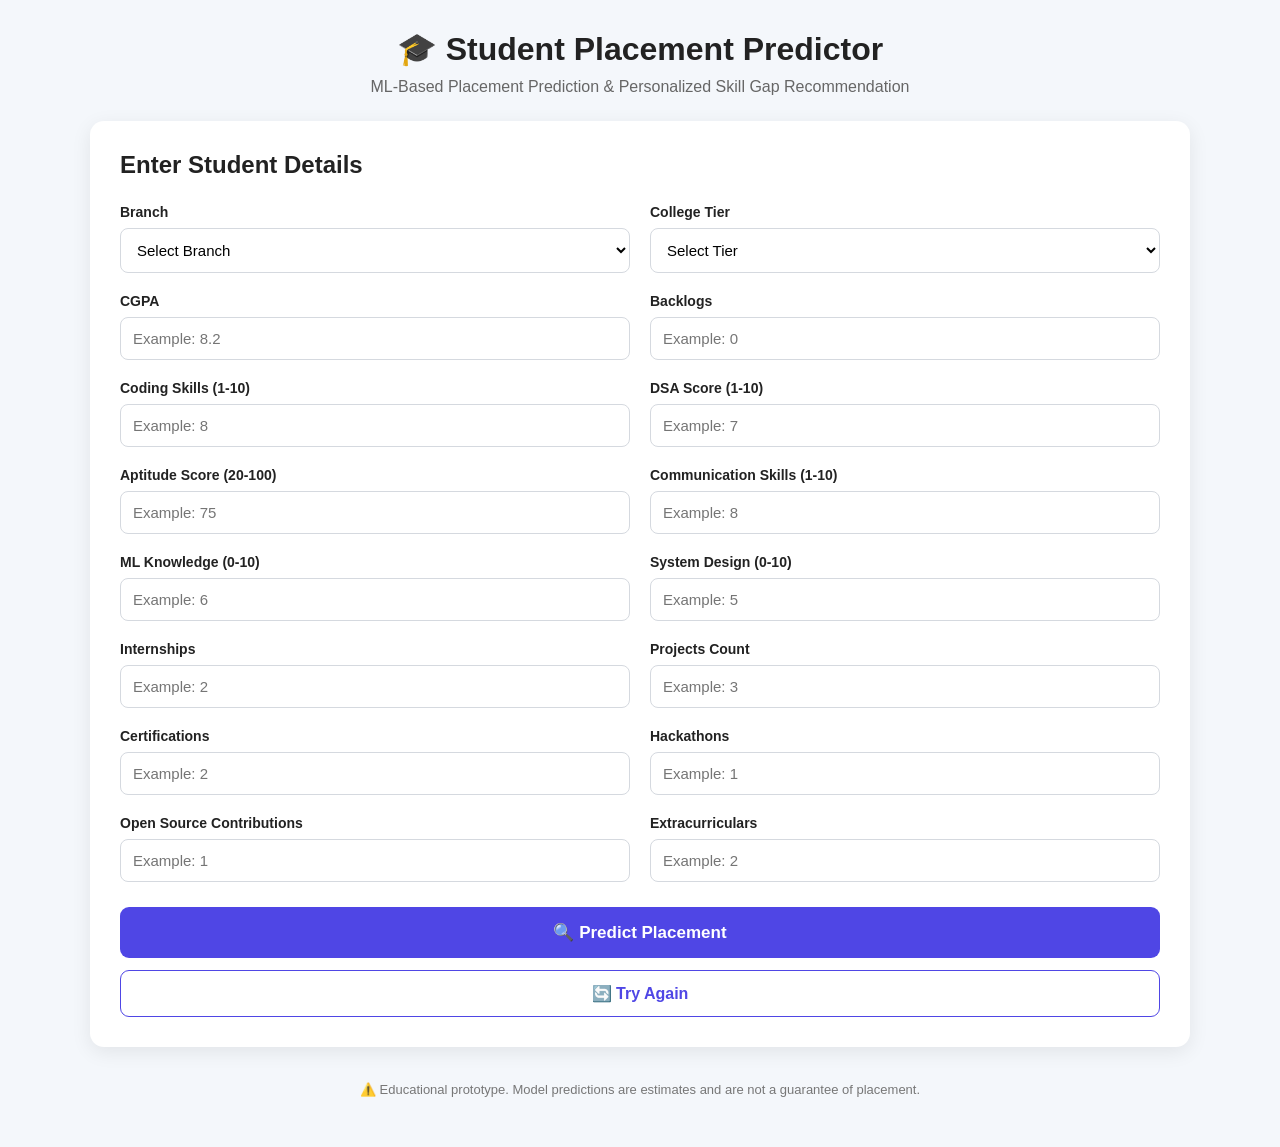
==== frontend/index.html @ 1f5d94a3 "Initial commit - Student Placement ML project" ====
<!DOCTYPE html>
<html lang="en">
<head>
    <meta charset="UTF-8">
    <meta name="viewport" content="width=device-width, initial-scale=1.0">

    <title>Student Placement Predictor</title>

    <link rel="stylesheet" href="style.css">
</head>

<body>

    <div class="container">

        <div class="header">
            <h1>🎓 Student Placement Predictor</h1>
            <p>
                ML-Based Placement Prediction & Personalized Skill Gap Recommendation
            </p>
        </div>

        <div class="card">

            <h2>Enter Student Details</h2>

            <form id="predictionForm">

                <div class="form-grid">

                    <div class="form-group">
                        <label>Branch</label>
                        <select id="branch" required>
                            <option value="">Select Branch</option>
                            <option value="CSE">CSE</option>
                            <option value="IT">IT</option>
                            <option value="ECE">ECE</option>
                            <option value="EE">EE</option>
                            <option value="ME">ME</option>
                            <option value="CE">CE</option>
                            <option value="Chemical">Chemical</option>
                        </select>
                    </div>

                    <div class="form-group">
                        <label>College Tier</label>
                        <select id="college_tier" required>
                            <option value="">Select Tier</option>
                            <option value="Tier-1">Tier-1</option>
                            <option value="Tier-2">Tier-2</option>
                            <option value="Tier-3">Tier-3</option>
                        </select>
                    </div>

                    <div class="form-group">
                        <label>CGPA</label>
                        <input type="number" id="cgpa"
                               min="0" max="10" step="0.01"
                               placeholder="Example: 8.2" required>
                    </div>

                    <div class="form-group">
                        <label>Backlogs</label>
                        <input type="number" id="backlogs"
                               min="0" step="1"
                               placeholder="Example: 0" required>
                    </div>

                    <div class="form-group">
                        <label>Coding Skills (1-10)</label>
                        <input type="number" id="coding_skills"
                               min="1" max="10" step="0.1"
                               placeholder="Example: 8" required>
                    </div>

                    <div class="form-group">
                        <label>DSA Score (1-10)</label>
                        <input type="number" id="dsa_score"
                               min="1" max="10" step="0.1"
                               placeholder="Example: 7" required>
                    </div>

                    <div class="form-group">
                        <label>Aptitude Score (20-100)</label>
                        <input type="number" id="aptitude_score"
                               min="20" max="100" step="1"
                               placeholder="Example: 75" required>
                    </div>

                    <div class="form-group">
                        <label>Communication Skills (1-10)</label>
                        <input type="number" id="communication_skills"
                               min="1" max="10" step="0.1"
                               placeholder="Example: 8" required>
                    </div>

                    <div class="form-group">
                        <label>ML Knowledge (0-10)</label>
                        <input type="number" id="ml_knowledge"
                               min="0" max="10" step="0.1"
                               placeholder="Example: 6" required>
                    </div>

                    <div class="form-group">
                        <label>System Design (0-10)</label>
                        <input type="number" id="system_design"
                               min="0" max="10" step="0.1"
                               placeholder="Example: 5" required>
                    </div>

                    <div class="form-group">
                        <label>Internships</label>
                        <input type="number" id="internships"
                               min="0" step="1"
                               placeholder="Example: 2" required>
                    </div>

                    <div class="form-group">
                        <label>Projects Count</label>
                        <input type="number" id="projects_count"
                               min="0" step="1"
                               placeholder="Example: 3" required>
                    </div>

                    <div class="form-group">
                        <label>Certifications</label>
                        <input type="number" id="certifications"
                               min="0" step="1"
                               placeholder="Example: 2" required>
                    </div>

                    <div class="form-group">
                        <label>Hackathons</label>
                        <input type="number" id="hackathons"
                               min="0" step="1"
                               placeholder="Example: 1" required>
                    </div>

                    <div class="form-group">
                        <label>Open Source Contributions</label>
                        <input type="number" id="open_source_contributions"
                               min="0" step="1"
                               placeholder="Example: 1" required>
                    </div>

                    <div class="form-group">
                        <label>Extracurriculars</label>
                        <input type="number" id="extracurriculars"
                               min="0" step="1"
                               placeholder="Example: 2" required>
                    </div>

                </div>

                <button type="submit" id="predictButton">
                    🔍 Predict Placement
                </button>
                <button type="button" id="resetButton" class="reset-button">
                    🔄 Try Again
                </button>


            </form>

        </div>


        <!-- Result Section -->

        <div id="resultSection" class="card result-card hidden">

            <h2>📊 Prediction Result</h2>

            <div id="statusResult"></div>

            <div class="probability-box">
                <h3>Estimated Placement Probability</h3>

                <div id="probability">--%</div>

                <div class="progress-container">
                    <div id="probabilityBar" class="progress-bar"></div>
                </div>

                <p id="probabilityMessage">
                    Enter your details and predict your placement.
                </p>
            </div>

            <div class="skill-section">

                <h3>🎯 Skill Gap Analysis</h3>

                <p id="skillSummary"></p>

                <div id="skillGaps"></div>

            </div>

        </div>


        <div class="footer">
            <p>
                ⚠️ Educational prototype. Model predictions are estimates
                and are not a guarantee of placement.
            </p>
        </div>

    </div>

    <script src="script.js?v=2"></script>

</body>
</html>
---- frontend/style.css ----
* {
    box-sizing: border-box;
    margin: 0;
    padding: 0;
}

body {
    font-family: Arial, Helvetica, sans-serif;
    background: #f4f7fb;
    color: #222;
    min-height: 100vh;
}

.container {
    width: 92%;
    max-width: 1100px;
    margin: 0 auto;
    padding: 30px 0;
}

/* Header */

.header {
    text-align: center;
    margin-bottom: 25px;
}

.header h1 {
    font-size: 32px;
    margin-bottom: 10px;
}

.header p {
    color: #666;
    font-size: 16px;
}


/* Cards */

.card {
    background: white;
    border-radius: 14px;
    padding: 30px;
    margin-bottom: 25px;
    box-shadow: 0 5px 20px rgba(0, 0, 0, 0.08);
}

.card h2 {
    margin-bottom: 25px;
}


/* Form */

.form-grid {
    display: grid;
    grid-template-columns: repeat(2, 1fr);
    gap: 20px;
}

.form-group {
    display: flex;
    flex-direction: column;
}

.form-group label {
    font-weight: bold;
    margin-bottom: 8px;
    font-size: 14px;
}

.form-group input,
.form-group select {
    width: 100%;
    padding: 12px;
    border: 1px solid #d5d9df;
    border-radius: 8px;
    font-size: 15px;
    outline: none;
    background: white;
}

.form-group input:focus,
.form-group select:focus {
    border-color: #4f46e5;
}


/* Predict Button */

#predictButton {
    width: 100%;
    margin-top: 25px;
    padding: 15px;
    border: none;
    border-radius: 9px;
    background: #4f46e5;
    color: white;
    font-size: 17px;
    font-weight: bold;
    cursor: pointer;
    transition: 0.2s;
}

#predictButton:hover {
    background: #3730a3;
}

#predictButton:disabled {
    background: #999;
    cursor: not-allowed;
}


/* Results */

.result-card {
    text-align: center;
}

.hidden {
    display: none;
}

#statusResult {
    margin-bottom: 20px;
}

.status {
    display: inline-block;
    padding: 12px 25px;
    border-radius: 25px;
    font-size: 20px;
    font-weight: bold;
}

.status.placed {
    background: #dcfce7;
    color: #166534;
}

.status.not-placed {
    background: #fee2e2;
    color: #991b1b;
}


/* Probability */

.probability-box {
    background: #f8fafc;
    border-radius: 12px;
    padding: 25px;
    margin: 20px 0;
}

.probability-box h3 {
    margin-bottom: 10px;
}

#probability {
    font-size: 42px;
    font-weight: bold;
    color: #4f46e5;
}


/* Skill Gap */

.skill-section {
    margin-top: 25px;
    text-align: left;
}

.skill-section h3 {
    margin-bottom: 10px;
}

#skillSummary {
    color: #555;
    margin-bottom: 15px;
}

.skill-item {
    background: #fff7ed;
    border-left: 5px solid #f97316;
    padding: 15px;
    margin-bottom: 12px;
    border-radius: 8px;
}

.skill-item h4 {
    margin-bottom: 8px;
    color: #c2410c;
}

.skill-item p {
    margin: 5px 0;
    color: #444;
}

.no-gap {
    background: #ecfdf5;
    border-left: 5px solid #16a34a;
    padding: 15px;
    border-radius: 8px;
    color: #166534;
}


/* Footer */

.footer {
    text-align: center;
    color: #777;
    font-size: 13px;
    padding: 10px 0 20px;
}


/* Mobile Responsive */

@media (max-width: 700px) {

    .container {
        width: 95%;
        padding: 20px 0;
    }

    .header h1 {
        font-size: 25px;
    }

    .card {
        padding: 20px;
    }

    .form-grid {
        grid-template-columns: 1fr;
    }

    #probability {
        font-size: 35px;
    }
}
.reset-button {
    width: 100%;
    margin-top: 12px;
    padding: 13px;
    border: 1px solid #4f46e5;
    border-radius: 9px;
    background: white;
    color: #4f46e5;
    font-size: 16px;
    font-weight: bold;
    cursor: pointer;
    transition: 0.2s;
}

.reset-button:hover {
    background: #eef2ff;
}
/* Probability Meter */

.progress-container {
    width: 100%;
    height: 18px;
    background: #e5e7eb;
    border-radius: 20px;
    overflow: hidden;
    margin-top: 18px;
}

.progress-bar {
    width: 0%;
    height: 100%;
    border-radius: 20px;
    transition: width 0.8s ease;
    background: #4f46e5;
}

#probabilityMessage {
    margin-top: 12px;
    color: #666;
    font-size: 14px;
}
/* Skill Gap Cards */

.skill-item {
    background: #f8fafc;
    border: 1px solid #e2e8f0;
    border-left: 5px solid #f97316;
    padding: 18px;
    margin-bottom: 15px;
    border-radius: 10px;
}

.skill-item h4 {
    margin-bottom: 12px;
    color: #c2410c;
    font-size: 18px;
}

.skill-item p {
    margin: 7px 0;
    line-height: 1.5;
}

.skill-item strong {
    color: #333;
}

.skill-item p:last-child {
    background: #fff7ed;
    padding: 10px;
    border-radius: 7px;
    margin-top: 12px;
}

.no-gap {
    background: #ecfdf5;
    border-left: 5px solid #16a34a;
    padding: 18px;
    border-radius: 10px;
    color: #166534;
    font-weight: 500;
}
.score-bar-container {
    width: 100%;
    height: 10px;
    background: #e5e7eb;
    border-radius: 10px;
    overflow: hidden;
    margin: 8px 0 15px;
}

.score-bar {
    height: 100%;
    border-radius: 10px;
    transition: width 0.8s ease;
}

.student-score-bar {
    background: #4f46e5;
}

.baseline-score-bar {
    background: #94a3b8;
}
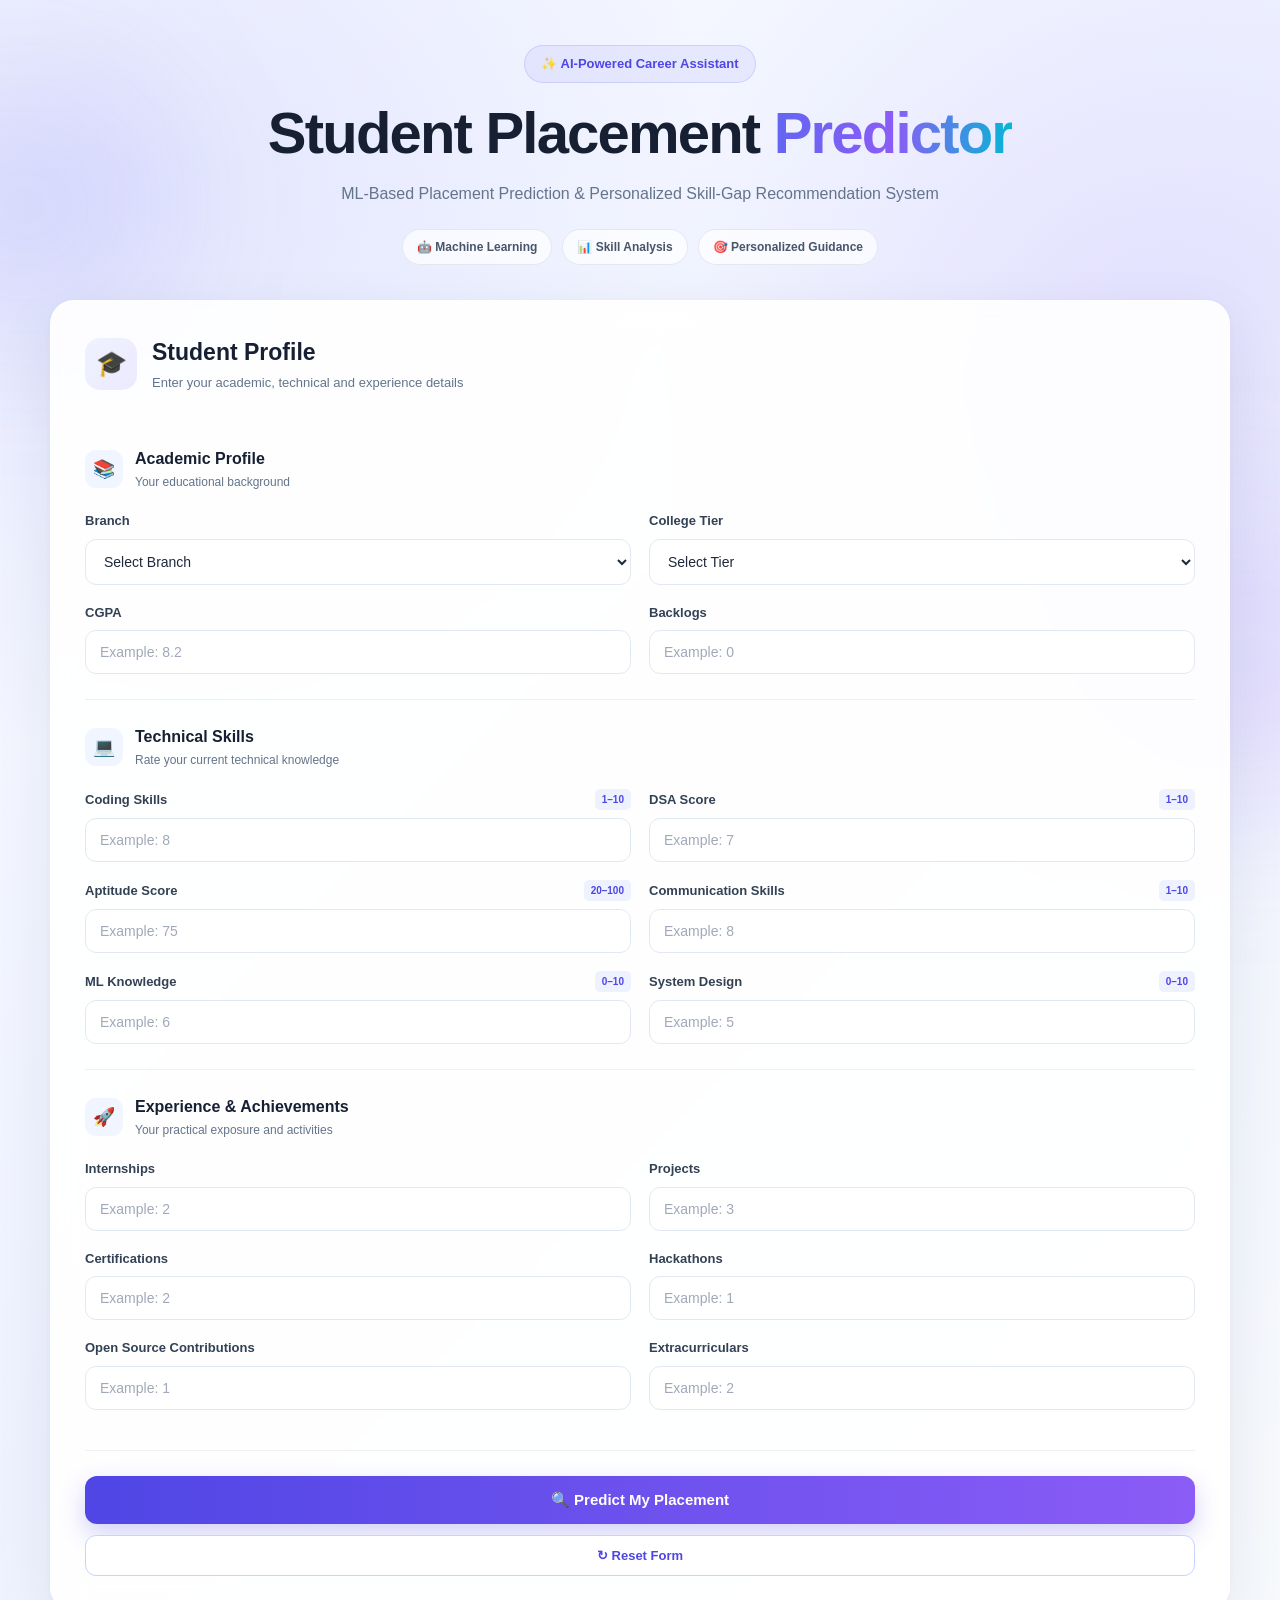
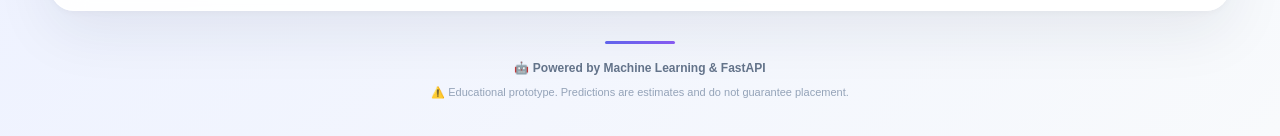
==== commit 7ffabc2d: "Redesigned prediction dashboard" ====
--- a/frontend/index.html
+++ b/frontend/index.html
@@ -1,215 +1,630 @@
 <!DOCTYPE html>
 <html lang="en">
+
 <head>
     <meta charset="UTF-8">
     <meta name="viewport" content="width=device-width, initial-scale=1.0">
 
-    <title>Student Placement Predictor</title>
+    <title>Student Placement AI</title>
 
     <link rel="stylesheet" href="style.css">
 </head>
 
 <body>
 
+    <!-- Background Decoration -->
+    <div class="background-glow glow-one"></div>
+    <div class="background-glow glow-two"></div>
+
     <div class="container">
 
-        <div class="header">
-            <h1>🎓 Student Placement Predictor</h1>
+        <!-- ================= HEADER ================= -->
+
+        <header class="hero">
+
+            <div class="hero-badge">
+                ✨ AI-Powered Career Assistant
+            </div>
+
+            <h1>
+                Student Placement
+                <span>Predictor</span>
+            </h1>
+
+            <p class="hero-description">
+                ML-Based Placement Prediction & Personalized
+                Skill-Gap Recommendation System
+            </p>
+
+            <div class="hero-features">
+
+                <div class="feature-pill">
+                    🤖 Machine Learning
+                </div>
+
+                <div class="feature-pill">
+                    📊 Skill Analysis
+                </div>
+
+                <div class="feature-pill">
+                    🎯 Personalized Guidance
+                </div>
+
+            </div>
+
+        </header>
+
+
+        <!-- ================= INPUT CARD ================= -->
+
+        <section class="main-card">
+
+            <div class="section-heading">
+
+                <div class="section-icon">
+                    🎓
+                </div>
+
+                <div>
+                    <h2>Student Profile</h2>
+
+                    <p>
+                        Enter your academic, technical and experience details
+                    </p>
+                </div>
+
+            </div>
+
+
+            <form id="predictionForm">
+
+
+                <!-- ===== ACADEMIC PROFILE ===== -->
+
+                <div class="form-section">
+
+                    <div class="form-section-title">
+
+                        <span>📚</span>
+
+                        <div>
+                            <h3>Academic Profile</h3>
+                            <p>Your educational background</p>
+                        </div>
+
+                    </div>
+
+
+                    <div class="form-grid">
+
+                        <div class="form-group">
+
+                            <label for="branch">
+                                Branch
+                            </label>
+
+                            <select id="branch" required>
+
+                                <option value="">
+                                    Select Branch
+                                </option>
+
+                                <option value="CSE">CSE</option>
+                                <option value="IT">IT</option>
+                                <option value="ECE">ECE</option>
+                                <option value="EE">EE</option>
+                                <option value="ME">ME</option>
+                                <option value="CE">CE</option>
+                                <option value="Chemical">Chemical</option>
+
+                            </select>
+
+                        </div>
+
+
+                        <div class="form-group">
+
+                            <label for="college_tier">
+                                College Tier
+                            </label>
+
+                            <select id="college_tier" required>
+
+                                <option value="">
+                                    Select Tier
+                                </option>
+
+                                <option value="Tier-1">Tier-1</option>
+                                <option value="Tier-2">Tier-2</option>
+                                <option value="Tier-3">Tier-3</option>
+
+                            </select>
+
+                        </div>
+
+
+                        <div class="form-group">
+
+                            <label for="cgpa">
+                                CGPA
+                            </label>
+
+                            <input
+                                type="number"
+                                id="cgpa"
+                                min="0"
+                                max="10"
+                                step="0.01"
+                                placeholder="Example: 8.2"
+                                required
+                            >
+
+                        </div>
+
+
+                        <div class="form-group">
+
+                            <label for="backlogs">
+                                Backlogs
+                            </label>
+
+                            <input
+                                type="number"
+                                id="backlogs"
+                                min="0"
+                                step="1"
+                                placeholder="Example: 0"
+                                required
+                            >
+
+                        </div>
+
+                    </div>
+
+                </div>
+
+
+
+                <!-- ===== TECHNICAL SKILLS ===== -->
+
+                <div class="form-section">
+
+                    <div class="form-section-title">
+
+                        <span>💻</span>
+
+                        <div>
+                            <h3>Technical Skills</h3>
+                            <p>Rate your current technical knowledge</p>
+                        </div>
+
+                    </div>
+
+
+                    <div class="form-grid">
+
+                        <div class="form-group">
+
+                            <label for="coding_skills">
+                                Coding Skills
+                                <span class="range-label">1–10</span>
+                            </label>
+
+                            <input
+                                type="number"
+                                id="coding_skills"
+                                min="1"
+                                max="10"
+                                step="0.1"
+                                placeholder="Example: 8"
+                                required
+                            >
+
+                        </div>
+
+
+                        <div class="form-group">
+
+                            <label for="dsa_score">
+                                DSA Score
+                                <span class="range-label">1–10</span>
+                            </label>
+
+                            <input
+                                type="number"
+                                id="dsa_score"
+                                min="1"
+                                max="10"
+                                step="0.1"
+                                placeholder="Example: 7"
+                                required
+                            >
+
+                        </div>
+
+
+                        <div class="form-group">
+
+                            <label for="aptitude_score">
+                                Aptitude Score
+                                <span class="range-label">20–100</span>
+                            </label>
+
+                            <input
+                                type="number"
+                                id="aptitude_score"
+                                min="20"
+                                max="100"
+                                step="1"
+                                placeholder="Example: 75"
+                                required
+                            >
+
+                        </div>
+
+
+                        <div class="form-group">
+
+                            <label for="communication_skills">
+                                Communication Skills
+                                <span class="range-label">1–10</span>
+                            </label>
+
+                            <input
+                                type="number"
+                                id="communication_skills"
+                                min="1"
+                                max="10"
+                                step="0.1"
+                                placeholder="Example: 8"
+                                required
+                            >
+
+                        </div>
+
+
+                        <div class="form-group">
+
+                            <label for="ml_knowledge">
+                                ML Knowledge
+                                <span class="range-label">0–10</span>
+                            </label>
+
+                            <input
+                                type="number"
+                                id="ml_knowledge"
+                                min="0"
+                                max="10"
+                                step="0.1"
+                                placeholder="Example: 6"
+                                required
+                            >
+
+                        </div>
+
+
+                        <div class="form-group">
+
+                            <label for="system_design">
+                                System Design
+                                <span class="range-label">0–10</span>
+                            </label>
+
+                            <input
+                                type="number"
+                                id="system_design"
+                                min="0"
+                                max="10"
+                                step="0.1"
+                                placeholder="Example: 5"
+                                required
+                            >
+
+                        </div>
+
+                    </div>
+
+                </div>
+
+
+
+                <!-- ===== EXPERIENCE ===== -->
+
+                <div class="form-section">
+
+                    <div class="form-section-title">
+
+                        <span>🚀</span>
+
+                        <div>
+                            <h3>Experience & Achievements</h3>
+                            <p>Your practical exposure and activities</p>
+                        </div>
+
+                    </div>
+
+
+                    <div class="form-grid">
+
+                        <div class="form-group">
+
+                            <label for="internships">
+                                Internships
+                            </label>
+
+                            <input
+                                type="number"
+                                id="internships"
+                                min="0"
+                                step="1"
+                                placeholder="Example: 2"
+                                required
+                            >
+
+                        </div>
+
+
+                        <div class="form-group">
+
+                            <label for="projects_count">
+                                Projects
+                            </label>
+
+                            <input
+                                type="number"
+                                id="projects_count"
+                                min="0"
+                                step="1"
+                                placeholder="Example: 3"
+                                required
+                            >
+
+                        </div>
+
+
+                        <div class="form-group">
+
+                            <label for="certifications">
+                                Certifications
+                            </label>
+
+                            <input
+                                type="number"
+                                id="certifications"
+                                min="0"
+                                step="1"
+                                placeholder="Example: 2"
+                                required
+                            >
+
+                        </div>
+
+
+                        <div class="form-group">
+
+                            <label for="hackathons">
+                                Hackathons
+                            </label>
+
+                            <input
+                                type="number"
+                                id="hackathons"
+                                min="0"
+                                step="1"
+                                placeholder="Example: 1"
+                                required
+                            >
+
+                        </div>
+
+
+                        <div class="form-group">
+
+                            <label for="open_source_contributions">
+                                Open Source Contributions
+                            </label>
+
+                            <input
+                                type="number"
+                                id="open_source_contributions"
+                                min="0"
+                                step="1"
+                                placeholder="Example: 1"
+                                required
+                            >
+
+                        </div>
+
+
+                        <div class="form-group">
+
+                            <label for="extracurriculars">
+                                Extracurriculars
+                            </label>
+
+                            <input
+                                type="number"
+                                id="extracurriculars"
+                                min="0"
+                                step="1"
+                                placeholder="Example: 2"
+                                required
+                            >
+
+                        </div>
+
+                    </div>
+
+                </div>
+
+
+
+                <!-- ===== BUTTONS ===== -->
+
+                <div class="button-area">
+
+                    <button
+                        type="submit"
+                        id="predictButton"
+                    >
+                        <span>🔍</span>
+                        Predict My Placement
+                    </button>
+
+
+                    <button
+                        type="button"
+                        id="resetButton"
+                        class="reset-button"
+                    >
+                        ↻ Reset Form
+                    </button>
+
+                </div>
+
+
+            </form>
+
+        </section>
+
+
+
+        <!-- ================= RESULT ================= -->
+
+        <section
+            id="resultSection"
+            class="result-card hidden"
+        >
+
+            <div class="result-header">
+
+                <div class="result-icon">
+                    📊
+                </div>
+
+                <div>
+
+                    <h2>Prediction Results</h2>
+
+                    <p>
+                        AI-generated analysis of your placement profile
+                    </p>
+
+                </div>
+
+            </div>
+
+
+            <div id="statusResult"></div>
+
+
+            <!-- Probability -->
+
+            <div class="probability-box">
+
+                <div class="probability-content">
+
+                    <div>
+
+                        <h3>
+                            Estimated Placement Probability
+                        </h3>
+
+                        <p id="probabilityMessage">
+                            Enter your details and predict your placement.
+                        </p>
+
+                    </div>
+
+
+                    <div id="probability">
+                        --%
+                    </div>
+
+                </div>
+
+
+                <div class="progress-container">
+
+                    <div
+                        id="probabilityBar"
+                        class="progress-bar"
+                    ></div>
+
+                </div>
+
+            </div>
+
+
+
+            <!-- Skill Gap -->
+
+            <div class="skill-section">
+
+                <div class="skill-heading">
+
+                    <span>🎯</span>
+
+                    <div>
+
+                        <h3>
+                            Personalized Skill Gap Analysis
+                        </h3>
+
+                        <p>
+                            Areas where you can improve your placement readiness
+                        </p>
+
+                    </div>
+
+                </div>
+
+
+                <p id="skillSummary"></p>
+
+
+                <div id="skillGaps"></div>
+
+            </div>
+
+
+            <!-- Try Again -->
+
+            <button
+                type="button"
+                class="result-reset"
+                onclick="document.getElementById('resetButton').click()"
+            >
+                ← Analyze Another Profile
+            </button>
+
+        </section>
+
+
+
+        <!-- ================= FOOTER ================= -->
+
+        <footer class="footer">
+
+            <div class="footer-line"></div>
+
             <p>
-                ML-Based Placement Prediction & Personalized Skill Gap Recommendation
+                🤖 Powered by Machine Learning & FastAPI
             </p>
-        </div>
-
-        <div class="card">
-
-            <h2>Enter Student Details</h2>
-
-            <form id="predictionForm">
-
-                <div class="form-grid">
-
-                    <div class="form-group">
-                        <label>Branch</label>
-                        <select id="branch" required>
-                            <option value="">Select Branch</option>
-                            <option value="CSE">CSE</option>
-                            <option value="IT">IT</option>
-                            <option value="ECE">ECE</option>
-                            <option value="EE">EE</option>
-                            <option value="ME">ME</option>
-                            <option value="CE">CE</option>
-                            <option value="Chemical">Chemical</option>
-                        </select>
-                    </div>
-
-                    <div class="form-group">
-                        <label>College Tier</label>
-                        <select id="college_tier" required>
-                            <option value="">Select Tier</option>
-                            <option value="Tier-1">Tier-1</option>
-                            <option value="Tier-2">Tier-2</option>
-                            <option value="Tier-3">Tier-3</option>
-                        </select>
-                    </div>
-
-                    <div class="form-group">
-                        <label>CGPA</label>
-                        <input type="number" id="cgpa"
-                               min="0" max="10" step="0.01"
-                               placeholder="Example: 8.2" required>
-                    </div>
-
-                    <div class="form-group">
-                        <label>Backlogs</label>
-                        <input type="number" id="backlogs"
-                               min="0" step="1"
-                               placeholder="Example: 0" required>
-                    </div>
-
-                    <div class="form-group">
-                        <label>Coding Skills (1-10)</label>
-                        <input type="number" id="coding_skills"
-                               min="1" max="10" step="0.1"
-                               placeholder="Example: 8" required>
-                    </div>
-
-                    <div class="form-group">
-                        <label>DSA Score (1-10)</label>
-                        <input type="number" id="dsa_score"
-                               min="1" max="10" step="0.1"
-                               placeholder="Example: 7" required>
-                    </div>
-
-                    <div class="form-group">
-                        <label>Aptitude Score (20-100)</label>
-                        <input type="number" id="aptitude_score"
-                               min="20" max="100" step="1"
-                               placeholder="Example: 75" required>
-                    </div>
-
-                    <div class="form-group">
-                        <label>Communication Skills (1-10)</label>
-                        <input type="number" id="communication_skills"
-                               min="1" max="10" step="0.1"
-                               placeholder="Example: 8" required>
-                    </div>
-
-                    <div class="form-group">
-                        <label>ML Knowledge (0-10)</label>
-                        <input type="number" id="ml_knowledge"
-                               min="0" max="10" step="0.1"
-                               placeholder="Example: 6" required>
-                    </div>
-
-                    <div class="form-group">
-                        <label>System Design (0-10)</label>
-                        <input type="number" id="system_design"
-                               min="0" max="10" step="0.1"
-                               placeholder="Example: 5" required>
-                    </div>
-
-                    <div class="form-group">
-                        <label>Internships</label>
-                        <input type="number" id="internships"
-                               min="0" step="1"
-                               placeholder="Example: 2" required>
-                    </div>
-
-                    <div class="form-group">
-                        <label>Projects Count</label>
-                        <input type="number" id="projects_count"
-                               min="0" step="1"
-                               placeholder="Example: 3" required>
-                    </div>
-
-                    <div class="form-group">
-                        <label>Certifications</label>
-                        <input type="number" id="certifications"
-                               min="0" step="1"
-                               placeholder="Example: 2" required>
-                    </div>
-
-                    <div class="form-group">
-                        <label>Hackathons</label>
-                        <input type="number" id="hackathons"
-                               min="0" step="1"
-                               placeholder="Example: 1" required>
-                    </div>
-
-                    <div class="form-group">
-                        <label>Open Source Contributions</label>
-                        <input type="number" id="open_source_contributions"
-                               min="0" step="1"
-                               placeholder="Example: 1" required>
-                    </div>
-
-                    <div class="form-group">
-                        <label>Extracurriculars</label>
-                        <input type="number" id="extracurriculars"
-                               min="0" step="1"
-                               placeholder="Example: 2" required>
-                    </div>
-
-                </div>
-
-                <button type="submit" id="predictButton">
-                    🔍 Predict Placement
-                </button>
-                <button type="button" id="resetButton" class="reset-button">
-                    🔄 Try Again
-                </button>
-
-
-            </form>
-
-        </div>
-
-
-        <!-- Result Section -->
-
-        <div id="resultSection" class="card result-card hidden">
-
-            <h2>📊 Prediction Result</h2>
-
-            <div id="statusResult"></div>
-
-            <div class="probability-box">
-                <h3>Estimated Placement Probability</h3>
-
-                <div id="probability">--%</div>
-
-                <div class="progress-container">
-                    <div id="probabilityBar" class="progress-bar"></div>
-                </div>
-
-                <p id="probabilityMessage">
-                    Enter your details and predict your placement.
-                </p>
-            </div>
-
-            <div class="skill-section">
-
-                <h3>🎯 Skill Gap Analysis</h3>
-
-                <p id="skillSummary"></p>
-
-                <div id="skillGaps"></div>
-
-            </div>
-
-        </div>
-
-
-        <div class="footer">
-            <p>
-                ⚠️ Educational prototype. Model predictions are estimates
-                and are not a guarantee of placement.
-            </p>
-        </div>
+
+            <small>
+                ⚠️ Educational prototype. Predictions are estimates
+                and do not guarantee placement.
+            </small>
+
+        </footer>
+
 
     </div>
 
-    <script src="script.js?v=2"></script>
+
+    <script src="script.js?v=3"></script>
 
 </body>
+
 </html>
--- a/frontend/style.css
+++ b/frontend/style.css
@@ -1,63 +1,330 @@
+/* =========================================================
+   STUDENT PLACEMENT AI - MODERN UI
+   ========================================================= */
+
 * {
     box-sizing: border-box;
     margin: 0;
     padding: 0;
 }
 
+:root {
+    --primary: #6366f1;
+    --primary-dark: #4f46e5;
+    --secondary: #8b5cf6;
+    --accent: #06b6d4;
+
+    --text: #172033;
+    --muted: #64748b;
+
+    --border: #e2e8f0;
+    --card: rgba(255, 255, 255, 0.92);
+    --background: #f4f7ff;
+
+    --success: #16a34a;
+    --danger: #dc2626;
+    --warning: #f97316;
+}
+
+
+/* =========================================================
+   BODY
+   ========================================================= */
+
 body {
-    font-family: Arial, Helvetica, sans-serif;
-    background: #f4f7fb;
-    color: #222;
+    font-family:
+        Inter,
+        -apple-system,
+        BlinkMacSystemFont,
+        "Segoe UI",
+        Arial,
+        sans-serif;
+
+    background:
+        radial-gradient(
+            circle at 10% 10%,
+            rgba(99, 102, 241, 0.13),
+            transparent 30%
+        ),
+        radial-gradient(
+            circle at 90% 20%,
+            rgba(139, 92, 246, 0.12),
+            transparent 28%
+        ),
+        linear-gradient(
+            135deg,
+            #f8faff 0%,
+            #eef2ff 50%,
+            #f8fafc 100%
+        );
+
+    color: var(--text);
     min-height: 100vh;
-}
+    line-height: 1.5;
+}
+
+
+/* =========================================================
+   BACKGROUND GLOW
+   ========================================================= */
+
+.background-glow {
+    position: fixed;
+    border-radius: 50%;
+    filter: blur(80px);
+    pointer-events: none;
+    z-index: -1;
+}
+
+.glow-one {
+    width: 250px;
+    height: 250px;
+    background: rgba(99, 102, 241, 0.15);
+    top: 80px;
+    left: -100px;
+}
+
+.glow-two {
+    width: 300px;
+    height: 300px;
+    background: rgba(139, 92, 246, 0.13);
+    right: -120px;
+    bottom: 80px;
+}
+
+
+/* =========================================================
+   MAIN CONTAINER
+   ========================================================= */
 
 .container {
-    width: 92%;
-    max-width: 1100px;
-    margin: 0 auto;
-    padding: 30px 0;
-}
-
-/* Header */
-
-.header {
+    width: min(94%, 1180px);
+    margin: auto;
+    padding: 45px 0 25px;
+}
+
+
+/* =========================================================
+   HERO
+   ========================================================= */
+
+.hero {
     text-align: center;
-    margin-bottom: 25px;
-}
-
-.header h1 {
-    font-size: 32px;
-    margin-bottom: 10px;
-}
-
-.header p {
-    color: #666;
+    margin-bottom: 35px;
+}
+
+.hero-badge {
+    display: inline-flex;
+    align-items: center;
+    gap: 6px;
+
+    padding: 8px 16px;
+
+    border-radius: 50px;
+
+    background: rgba(99, 102, 241, 0.09);
+    border: 1px solid rgba(99, 102, 241, 0.18);
+
+    color: var(--primary-dark);
+
+    font-size: 13px;
+    font-weight: 700;
+
+    margin-bottom: 18px;
+}
+
+.hero h1 {
+    font-size: clamp(34px, 5vw, 58px);
+    line-height: 1.1;
+    font-weight: 800;
+    letter-spacing: -1.8px;
+
+    margin-bottom: 16px;
+}
+
+.hero h1 span {
+    display: inline-block;
+
+    background:
+        linear-gradient(
+            90deg,
+            var(--primary),
+            var(--secondary),
+            var(--accent)
+        );
+
+    -webkit-background-clip: text;
+    background-clip: text;
+    color: transparent;
+}
+
+.hero-description {
+    max-width: 720px;
+    margin: auto;
+
+    color: var(--muted);
+
     font-size: 16px;
-}
-
-
-/* Cards */
-
-.card {
-    background: white;
-    border-radius: 14px;
-    padding: 30px;
-    margin-bottom: 25px;
-    box-shadow: 0 5px 20px rgba(0, 0, 0, 0.08);
-}
-
-.card h2 {
-    margin-bottom: 25px;
-}
-
-
-/* Form */
+    line-height: 1.7;
+}
+
+.hero-features {
+    display: flex;
+    justify-content: center;
+    flex-wrap: wrap;
+    gap: 10px;
+
+    margin-top: 22px;
+}
+
+.feature-pill {
+    padding: 8px 14px;
+
+    background: rgba(255, 255, 255, 0.7);
+
+    border: 1px solid var(--border);
+
+    border-radius: 50px;
+
+    font-size: 12px;
+    font-weight: 600;
+
+    color: #475569;
+
+    backdrop-filter: blur(10px);
+}
+
+
+/* =========================================================
+   MAIN CARD
+   ========================================================= */
+
+.main-card,
+.result-card {
+    background: var(--card);
+
+    border: 1px solid rgba(255, 255, 255, 0.8);
+
+    border-radius: 24px;
+
+    padding: 34px;
+
+    box-shadow:
+        0 20px 60px rgba(30, 41, 59, 0.08),
+        0 2px 10px rgba(30, 41, 59, 0.04);
+
+    backdrop-filter: blur(16px);
+}
+
+
+/* =========================================================
+   SECTION HEADING
+   ========================================================= */
+
+.section-heading {
+    display: flex;
+    align-items: center;
+    gap: 15px;
+
+    margin-bottom: 30px;
+}
+
+.section-icon {
+    width: 52px;
+    height: 52px;
+
+    display: flex;
+    align-items: center;
+    justify-content: center;
+
+    border-radius: 15px;
+
+    background:
+        linear-gradient(
+            135deg,
+            #eef2ff,
+            #ede9fe
+        );
+
+    font-size: 25px;
+}
+
+.section-heading h2 {
+    font-size: 23px;
+    margin-bottom: 3px;
+}
+
+.section-heading p {
+    color: var(--muted);
+    font-size: 13px;
+}
+
+
+/* =========================================================
+   FORM SECTIONS
+   ========================================================= */
+
+.form-section {
+    padding: 25px 0;
+
+    border-top: 1px solid #edf0f5;
+}
+
+.form-section:first-of-type {
+    border-top: none;
+}
+
+.form-section-title {
+    display: flex;
+    align-items: center;
+    gap: 12px;
+
+    margin-bottom: 20px;
+}
+
+.form-section-title > span {
+    width: 38px;
+    height: 38px;
+
+    display: flex;
+    align-items: center;
+    justify-content: center;
+
+    border-radius: 11px;
+
+    background: #f1f5ff;
+
+    font-size: 18px;
+}
+
+.form-section-title h3 {
+    font-size: 16px;
+    margin-bottom: 2px;
+}
+
+.form-section-title p {
+    font-size: 12px;
+    color: var(--muted);
+}
+
+
+/* =========================================================
+   FORM GRID
+   ========================================================= */
 
 .form-grid {
     display: grid;
-    grid-template-columns: repeat(2, 1fr);
-    gap: 20px;
-}
+
+    grid-template-columns:
+        repeat(2, minmax(0, 1fr));
+
+    gap: 18px;
+}
+
+
+/* =========================================================
+   FORM GROUP
+   ========================================================= */
 
 .form-group {
     display: flex;
@@ -65,286 +332,682 @@
 }
 
 .form-group label {
-    font-weight: bold;
+    display: flex;
+    align-items: center;
+    justify-content: space-between;
+
     margin-bottom: 8px;
-    font-size: 14px;
-}
+
+    color: #334155;
+
+    font-size: 13px;
+    font-weight: 700;
+}
+
+.range-label {
+    font-size: 10px;
+
+    padding: 3px 7px;
+
+    border-radius: 5px;
+
+    background: #eef2ff;
+    color: var(--primary-dark);
+
+    font-weight: 700;
+}
+
+
+/* =========================================================
+   INPUTS
+   ========================================================= */
 
 .form-group input,
 .form-group select {
     width: 100%;
-    padding: 12px;
-    border: 1px solid #d5d9df;
-    border-radius: 8px;
-    font-size: 15px;
+
+    padding: 13px 14px;
+
+    border: 1px solid var(--border);
+
+    border-radius: 11px;
+
+    background: #ffffff;
+
+    color: #1e293b;
+
+    font-size: 14px;
+
     outline: none;
-    background: white;
+
+    transition:
+        border-color 0.2s ease,
+        box-shadow 0.2s ease,
+        transform 0.2s ease;
+}
+
+.form-group input::placeholder {
+    color: #a0a9b8;
+}
+
+.form-group input:hover,
+.form-group select:hover {
+    border-color: #c7d2fe;
 }
 
 .form-group input:focus,
 .form-group select:focus {
-    border-color: #4f46e5;
-}
-
-
-/* Predict Button */
+    border-color: var(--primary);
+
+    box-shadow:
+        0 0 0 4px rgba(99, 102, 241, 0.10);
+
+    transform: translateY(-1px);
+}
+
+
+/* =========================================================
+   BUTTON AREA
+   ========================================================= */
+
+.button-area {
+    margin-top: 15px;
+    padding-top: 25px;
+
+    border-top: 1px solid #edf0f5;
+}
+
+
+/* =========================================================
+   PREDICT BUTTON
+   ========================================================= */
 
 #predictButton {
     width: 100%;
-    margin-top: 25px;
-    padding: 15px;
+
+    padding: 15px 20px;
+
     border: none;
-    border-radius: 9px;
-    background: #4f46e5;
+    border-radius: 12px;
+
+    background:
+        linear-gradient(
+            90deg,
+            var(--primary-dark),
+            var(--secondary)
+        );
+
     color: white;
-    font-size: 17px;
-    font-weight: bold;
+
+    font-size: 15px;
+    font-weight: 700;
+
     cursor: pointer;
-    transition: 0.2s;
+
+    box-shadow:
+        0 10px 25px rgba(79, 70, 229, 0.25);
+
+    transition:
+        transform 0.2s ease,
+        box-shadow 0.2s ease,
+        opacity 0.2s ease;
 }
 
 #predictButton:hover {
-    background: #3730a3;
+    transform: translateY(-2px);
+
+    box-shadow:
+        0 14px 30px rgba(79, 70, 229, 0.32);
+}
+
+#predictButton:active {
+    transform: translateY(0);
 }
 
 #predictButton:disabled {
-    background: #999;
+    opacity: 0.65;
     cursor: not-allowed;
-}
-
-
-/* Results */
+    transform: none;
+}
+
+
+/* =========================================================
+   RESET BUTTON
+   ========================================================= */
+
+.reset-button {
+    width: 100%;
+
+    margin-top: 11px;
+
+    padding: 12px;
+
+    border: 1px solid #c7d2fe;
+
+    border-radius: 11px;
+
+    background: white;
+
+    color: var(--primary-dark);
+
+    font-size: 13px;
+    font-weight: 700;
+
+    cursor: pointer;
+
+    transition: 0.2s ease;
+}
+
+.reset-button:hover {
+    background: #eef2ff;
+}
+
+
+/* =========================================================
+   RESULT CARD
+   ========================================================= */
 
 .result-card {
+    margin-top: 30px;
+
+    animation: resultAppear 0.5s ease;
+}
+
+@keyframes resultAppear {
+
+    from {
+        opacity: 0;
+        transform: translateY(20px);
+    }
+
+    to {
+        opacity: 1;
+        transform: translateY(0);
+    }
+
+}
+
+
+/* =========================================================
+   HIDDEN
+   ========================================================= */
+
+.hidden {
+    display: none !important;
+}
+
+
+/* =========================================================
+   RESULT HEADER
+   ========================================================= */
+
+.result-header {
+    display: flex;
+    align-items: center;
+    gap: 14px;
+
+    margin-bottom: 25px;
+}
+
+.result-icon {
+    width: 50px;
+    height: 50px;
+
+    display: flex;
+    align-items: center;
+    justify-content: center;
+
+    border-radius: 14px;
+
+    background: #eef2ff;
+
+    font-size: 24px;
+}
+
+.result-header h2 {
+    font-size: 22px;
+}
+
+.result-header p {
+    color: var(--muted);
+    font-size: 13px;
+}
+
+
+/* =========================================================
+   STATUS
+   ========================================================= */
+
+#statusResult {
     text-align: center;
-}
-
-.hidden {
-    display: none;
-}
-
-#statusResult {
-    margin-bottom: 20px;
+    margin-bottom: 22px;
 }
 
 .status {
-    display: inline-block;
-    padding: 12px 25px;
-    border-radius: 25px;
-    font-size: 20px;
-    font-weight: bold;
+    display: inline-flex;
+    align-items: center;
+
+    padding: 11px 20px;
+
+    border-radius: 50px;
+
+    font-size: 15px;
+    font-weight: 800;
 }
 
 .status.placed {
     background: #dcfce7;
     color: #166534;
+
+    border: 1px solid #bbf7d0;
 }
 
 .status.not-placed {
     background: #fee2e2;
     color: #991b1b;
-}
-
-
-/* Probability */
+
+    border: 1px solid #fecaca;
+}
+
+
+/* =========================================================
+   PROBABILITY
+   ========================================================= */
 
 .probability-box {
-    background: #f8fafc;
-    border-radius: 12px;
     padding: 25px;
-    margin: 20px 0;
+
+    border-radius: 18px;
+
+    background:
+        linear-gradient(
+            135deg,
+            #f8faff,
+            #f1f5ff
+        );
+
+    border: 1px solid #e0e7ff;
+}
+
+.probability-content {
+    display: flex;
+    align-items: center;
+    justify-content: space-between;
+
+    gap: 20px;
 }
 
 .probability-box h3 {
-    margin-bottom: 10px;
+    font-size: 15px;
+    margin-bottom: 6px;
+}
+
+#probabilityMessage {
+    color: var(--muted);
+    font-size: 12px;
 }
 
 #probability {
     font-size: 42px;
-    font-weight: bold;
-    color: #4f46e5;
-}
-
-
-/* Skill Gap */
-
-.skill-section {
-    margin-top: 25px;
-    text-align: left;
-}
-
-.skill-section h3 {
-    margin-bottom: 10px;
-}
-
-#skillSummary {
-    color: #555;
-    margin-bottom: 15px;
-}
-
-.skill-item {
-    background: #fff7ed;
-    border-left: 5px solid #f97316;
-    padding: 15px;
-    margin-bottom: 12px;
-    border-radius: 8px;
-}
-
-.skill-item h4 {
-    margin-bottom: 8px;
-    color: #c2410c;
-}
-
-.skill-item p {
-    margin: 5px 0;
-    color: #444;
-}
-
-.no-gap {
-    background: #ecfdf5;
-    border-left: 5px solid #16a34a;
-    padding: 15px;
-    border-radius: 8px;
-    color: #166534;
-}
-
-
-/* Footer */
-
-.footer {
-    text-align: center;
-    color: #777;
-    font-size: 13px;
-    padding: 10px 0 20px;
-}
-
-
-/* Mobile Responsive */
-
-@media (max-width: 700px) {
-
-    .container {
-        width: 95%;
-        padding: 20px 0;
-    }
-
-    .header h1 {
-        font-size: 25px;
-    }
-
-    .card {
-        padding: 20px;
-    }
-
-    .form-grid {
-        grid-template-columns: 1fr;
-    }
-
-    #probability {
-        font-size: 35px;
-    }
-}
-.reset-button {
-    width: 100%;
-    margin-top: 12px;
-    padding: 13px;
-    border: 1px solid #4f46e5;
-    border-radius: 9px;
-    background: white;
-    color: #4f46e5;
-    font-size: 16px;
-    font-weight: bold;
-    cursor: pointer;
-    transition: 0.2s;
-}
-
-.reset-button:hover {
-    background: #eef2ff;
-}
-/* Probability Meter */
+    font-weight: 900;
+
+    background:
+        linear-gradient(
+            90deg,
+            var(--primary-dark),
+            var(--secondary)
+        );
+
+    -webkit-background-clip: text;
+    background-clip: text;
+    color: transparent;
+}
+
+
+/* =========================================================
+   PROGRESS BAR
+   ========================================================= */
 
 .progress-container {
     width: 100%;
-    height: 18px;
-    background: #e5e7eb;
+    height: 12px;
+
+    margin-top: 20px;
+
+    background: #e2e8f0;
+
     border-radius: 20px;
+
     overflow: hidden;
-    margin-top: 18px;
 }
 
 .progress-bar {
     width: 0%;
     height: 100%;
+
     border-radius: 20px;
-    transition: width 0.8s ease;
-    background: #4f46e5;
-}
-
-#probabilityMessage {
-    margin-top: 12px;
-    color: #666;
-    font-size: 14px;
-}
-/* Skill Gap Cards */
+
+    background:
+        linear-gradient(
+            90deg,
+            var(--primary),
+            var(--secondary),
+            var(--accent)
+        );
+
+    transition: width 0.9s ease;
+}
+
+
+/* =========================================================
+   SKILL SECTION
+   ========================================================= */
+
+.skill-section {
+    margin-top: 30px;
+}
+
+.skill-heading {
+    display: flex;
+    align-items: center;
+    gap: 12px;
+
+    margin-bottom: 12px;
+}
+
+.skill-heading > span {
+    font-size: 22px;
+}
+
+.skill-heading h3 {
+    font-size: 17px;
+}
+
+.skill-heading p {
+    color: var(--muted);
+    font-size: 12px;
+}
+
+#skillSummary {
+    color: #475569;
+
+    font-size: 13px;
+
+    margin-bottom: 18px;
+}
+
+
+/* =========================================================
+   SKILL GAP CARD
+   ========================================================= */
 
 .skill-item {
-    background: #f8fafc;
+    background: white;
+
     border: 1px solid #e2e8f0;
-    border-left: 5px solid #f97316;
+
+    border-left: 4px solid var(--warning);
+
     padding: 18px;
-    margin-bottom: 15px;
-    border-radius: 10px;
+
+    margin-bottom: 14px;
+
+    border-radius: 13px;
+
+    box-shadow:
+        0 5px 15px rgba(15, 23, 42, 0.04);
+
+    transition: transform 0.2s ease;
+}
+
+.skill-item:hover {
+    transform: translateY(-2px);
 }
 
 .skill-item h4 {
     margin-bottom: 12px;
+
     color: #c2410c;
-    font-size: 18px;
+
+    font-size: 16px;
 }
 
 .skill-item p {
     margin: 7px 0;
+
+    color: #475569;
+
+    font-size: 13px;
+
     line-height: 1.5;
 }
 
 .skill-item strong {
-    color: #333;
+    color: #1e293b;
 }
 
 .skill-item p:last-child {
+    margin-top: 13px;
+
+    padding: 11px;
+
+    border-radius: 9px;
+
     background: #fff7ed;
-    padding: 10px;
-    border-radius: 7px;
-    margin-top: 12px;
-}
+
+    color: #9a3412;
+}
+
+
+/* =========================================================
+   SCORE BARS
+   ========================================================= */
+
+.score-bar-container {
+    width: 100%;
+
+    height: 9px;
+
+    background: #e2e8f0;
+
+    border-radius: 20px;
+
+    overflow: hidden;
+
+    margin: 7px 0 13px;
+}
+
+.score-bar {
+    height: 100%;
+
+    border-radius: 20px;
+
+    transition: width 0.8s ease;
+}
+
+.student-score-bar {
+    background:
+        linear-gradient(
+            90deg,
+            var(--primary),
+            var(--secondary)
+        );
+}
+
+.baseline-score-bar {
+    background: #94a3b8;
+}
+
+
+/* =========================================================
+   NO GAP
+   ========================================================= */
 
 .no-gap {
     background: #ecfdf5;
-    border-left: 5px solid #16a34a;
-    padding: 18px;
+
+    border: 1px solid #bbf7d0;
+
+    border-left: 4px solid var(--success);
+
+    padding: 16px;
+
+    border-radius: 11px;
+
+    color: #166534;
+
+    font-size: 13px;
+
+    font-weight: 600;
+}
+
+
+/* =========================================================
+   RESULT RESET
+   ========================================================= */
+
+.result-reset {
+    width: 100%;
+
+    margin-top: 20px;
+
+    padding: 12px;
+
+    border: 1px solid #c7d2fe;
+
+    border-radius: 11px;
+
+    background: white;
+
+    color: var(--primary-dark);
+
+    font-weight: 700;
+
+    cursor: pointer;
+
+    transition: 0.2s ease;
+}
+
+.result-reset:hover {
+    background: #eef2ff;
+}
+
+
+/* =========================================================
+   FOOTER
+   ========================================================= */
+
+.footer {
+    text-align: center;
+
+    padding: 30px 10px 10px;
+
+    color: #64748b;
+
+    font-size: 12px;
+}
+
+.footer-line {
+    width: 70px;
+    height: 3px;
+
+    margin: 0 auto 15px;
+
     border-radius: 10px;
-    color: #166534;
-    font-weight: 500;
-}
-.score-bar-container {
-    width: 100%;
-    height: 10px;
-    background: #e5e7eb;
-    border-radius: 10px;
-    overflow: hidden;
-    margin: 8px 0 15px;
-}
-
-.score-bar {
-    height: 100%;
-    border-radius: 10px;
-    transition: width 0.8s ease;
-}
-
-.student-score-bar {
-    background: #4f46e5;
-}
-
-.baseline-score-bar {
-    background: #94a3b8;
+
+    background:
+        linear-gradient(
+            90deg,
+            var(--primary),
+            var(--secondary)
+        );
+}
+
+.footer p {
+    font-weight: 600;
+
+    margin-bottom: 6px;
+}
+
+.footer small {
+    font-size: 11px;
+    color: #94a3b8;
+}
+
+
+/* =========================================================
+   MOBILE
+   ========================================================= */
+
+@media (max-width: 700px) {
+
+    .container {
+        width: 92%;
+        padding: 30px 0 20px;
+    }
+
+    .hero h1 {
+        font-size: 34px;
+    }
+
+    .hero-description {
+        font-size: 14px;
+    }
+
+    .main-card,
+    .result-card {
+        padding: 22px 18px;
+
+        border-radius: 18px;
+    }
+
+    .form-grid {
+        grid-template-columns: 1fr;
+    }
+
+    .section-heading {
+        align-items: flex-start;
+    }
+
+    .probability-content {
+        flex-direction: column;
+        align-items: flex-start;
+    }
+
+    #probability {
+        font-size: 38px;
+    }
+
+    .feature-pill {
+        font-size: 11px;
+    }
+}
+
+
+/* =========================================================
+   SMALL MOBILE
+   ========================================================= */
+
+@media (max-width: 420px) {
+
+    .hero h1 {
+        font-size: 29px;
+    }
+
+    .hero-badge {
+        font-size: 11px;
+    }
+
+    .form-section-title h3 {
+        font-size: 14px;
+    }
+
+    .form-section-title p {
+        font-size: 11px;
+    }
+
+    .section-heading h2 {
+        font-size: 20px;
+    }
+
 }
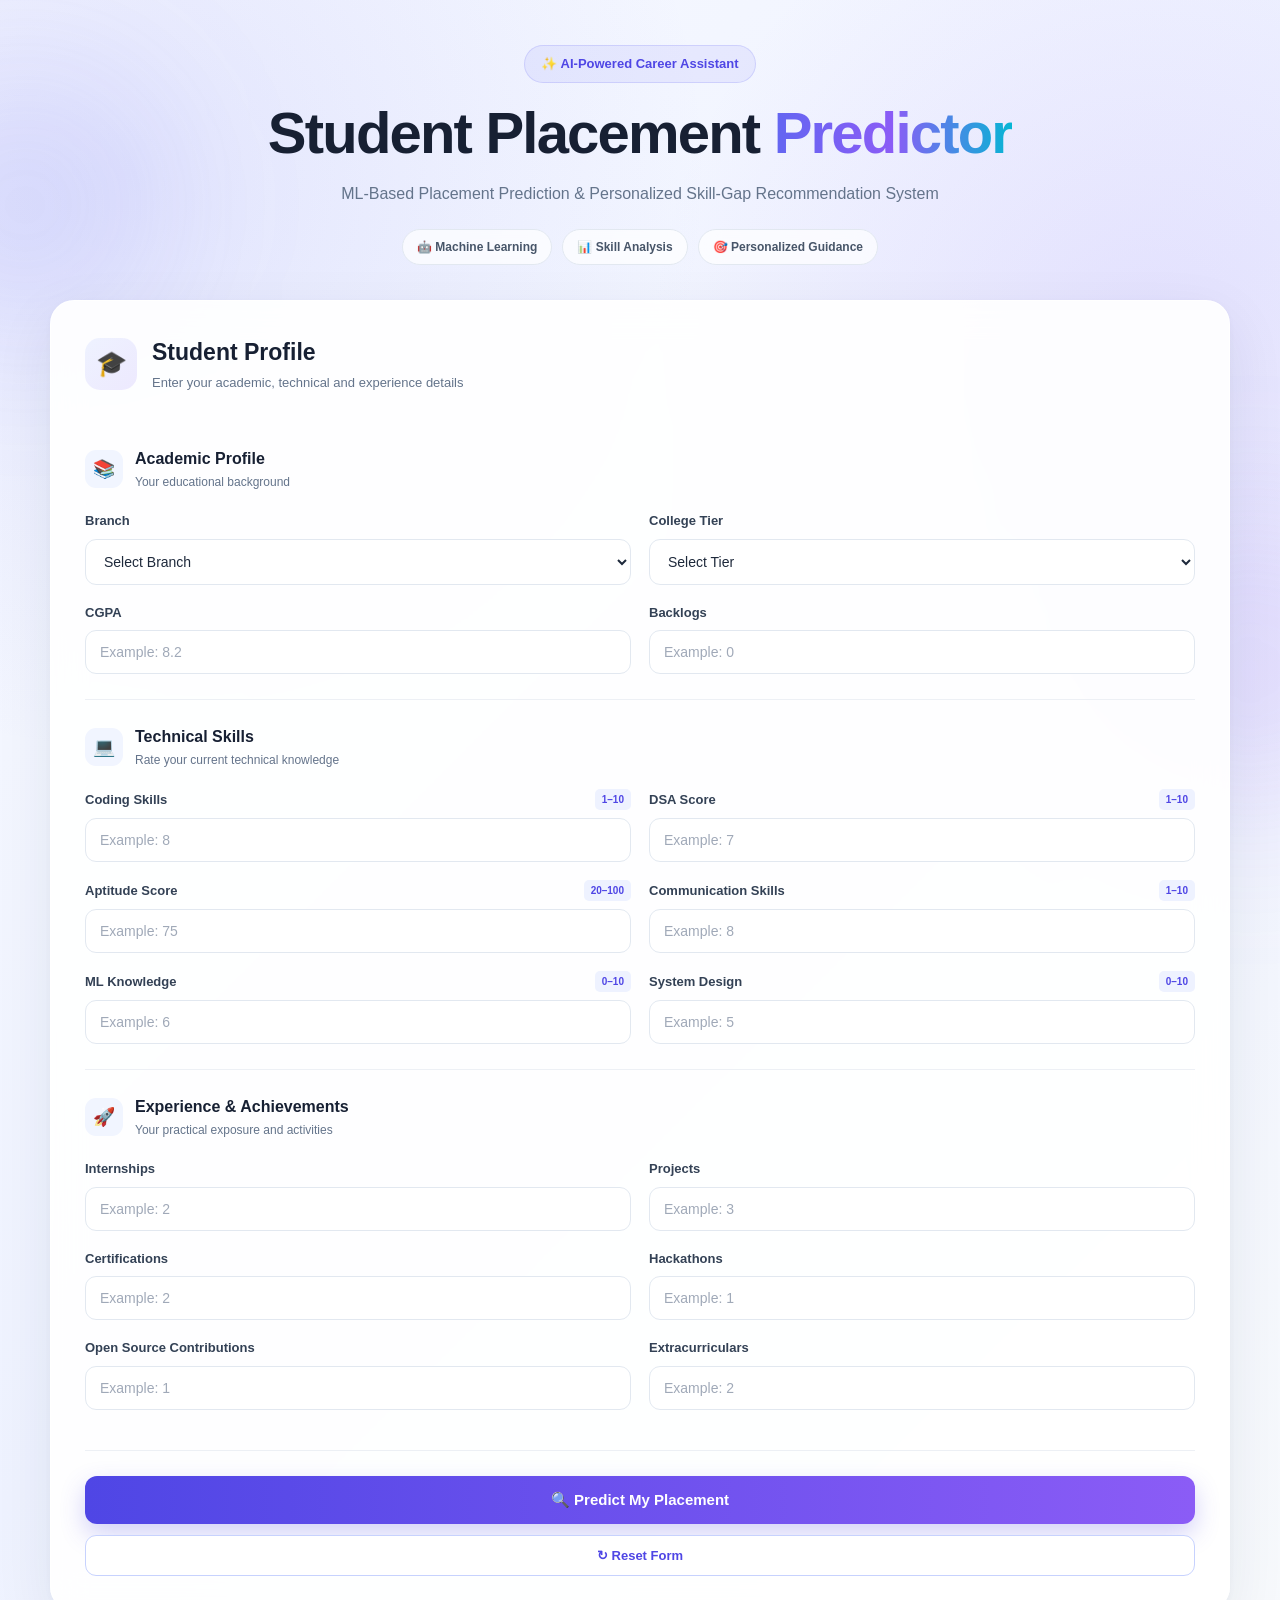
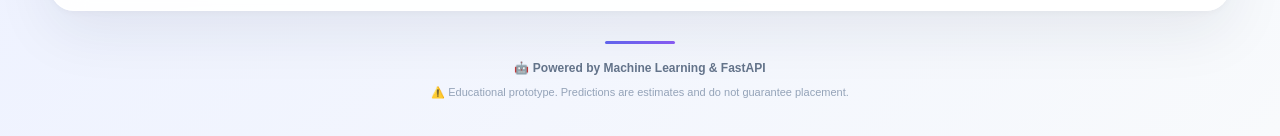
==== commit bc53e849: "Fixed prediction frontend" ====
--- a/frontend/index.html
+++ b/frontend/index.html
@@ -623,7 +623,7 @@
     </div>
 
 
-    <script src="script.js?v=3"></script>
+    <script src="script.js?v=4"></script>
 
 </body>
 
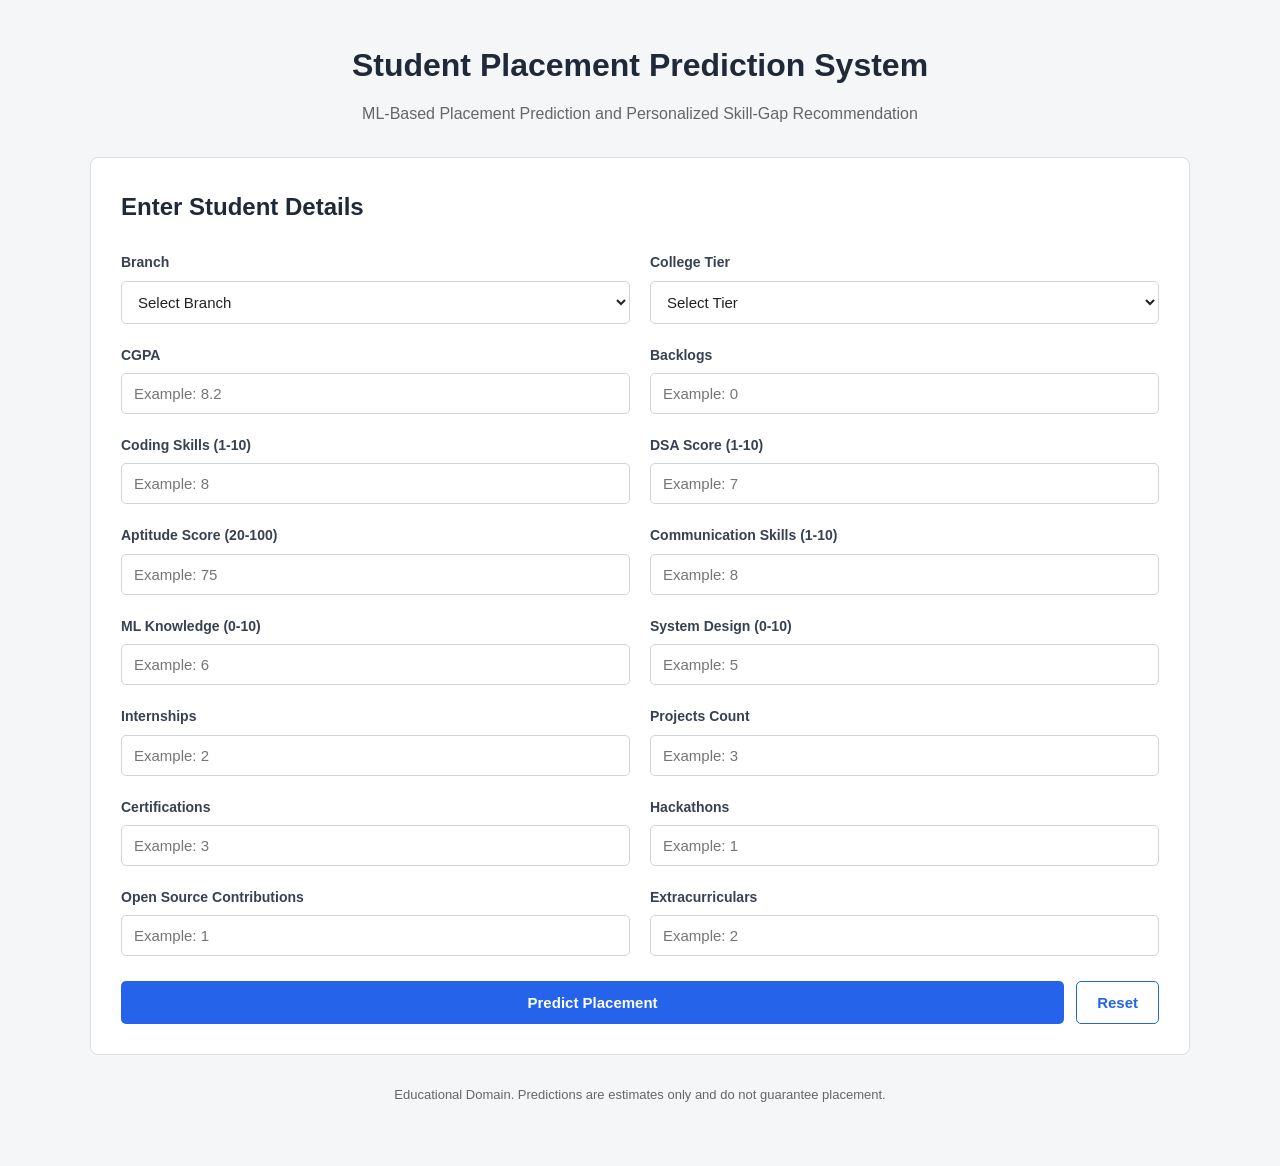
==== commit cd2b6719: "Simplified professional frontend UI" ====
--- a/frontend/index.html
+++ b/frontend/index.html
@@ -5,625 +5,374 @@
     <meta charset="UTF-8">
     <meta name="viewport" content="width=device-width, initial-scale=1.0">
 
-    <title>Student Placement AI</title>
+    <title>Student Placement Prediction System</title>
 
     <link rel="stylesheet" href="style.css">
 </head>
 
 <body>
 
-    <!-- Background Decoration -->
-    <div class="background-glow glow-one"></div>
-    <div class="background-glow glow-two"></div>
-
     <div class="container">
 
-        <!-- ================= HEADER ================= -->
-
-        <header class="hero">
-
-            <div class="hero-badge">
-                ✨ AI-Powered Career Assistant
-            </div>
-
-            <h1>
-                Student Placement
-                <span>Predictor</span>
-            </h1>
-
-            <p class="hero-description">
-                ML-Based Placement Prediction & Personalized
-                Skill-Gap Recommendation System
+        <!-- Header -->
+        <header class="header">
+            <h1>Student Placement Prediction System</h1>
+
+            <p>
+                ML-Based Placement Prediction and Personalized Skill-Gap Recommendation
             </p>
-
-            <div class="hero-features">
-
-                <div class="feature-pill">
-                    🤖 Machine Learning
+        </header>
+
+
+        <!-- Student Details -->
+        <section class="card">
+
+            <h2>Enter Student Details</h2>
+
+            <form id="predictionForm">
+
+                <div class="form-grid">
+
+                    <!-- Branch -->
+                    <div class="form-group">
+                        <label for="branch">Branch</label>
+
+                        <select id="branch" required>
+                            <option value="">Select Branch</option>
+                            <option value="CSE">CSE</option>
+                            <option value="IT">IT</option>
+                            <option value="ECE">ECE</option>
+                            <option value="EE">EE</option>
+                            <option value="ME">ME</option>
+                            <option value="CE">CE</option>
+                            <option value="Chemical">Chemical</option>
+                        </select>
+                    </div>
+
+
+                    <!-- College Tier -->
+                    <div class="form-group">
+                        <label for="college_tier">College Tier</label>
+
+                        <select id="college_tier" required>
+                            <option value="">Select Tier</option>
+                            <option value="Tier-1">Tier-1</option>
+                            <option value="Tier-2">Tier-2</option>
+                            <option value="Tier-3">Tier-3</option>
+                        </select>
+                    </div>
+
+
+                    <!-- CGPA -->
+                    <div class="form-group">
+                        <label for="cgpa">CGPA</label>
+
+                        <input
+                            type="number"
+                            id="cgpa"
+                            min="0"
+                            max="10"
+                            step="0.01"
+                            placeholder="Example: 8.2"
+                            required
+                        >
+                    </div>
+
+
+                    <!-- Backlogs -->
+                    <div class="form-group">
+                        <label for="backlogs">Backlogs</label>
+
+                        <input
+                            type="number"
+                            id="backlogs"
+                            min="0"
+                            step="1"
+                            placeholder="Example: 0"
+                            required
+                        >
+                    </div>
+
+
+                    <!-- Coding -->
+                    <div class="form-group">
+                        <label for="coding_skills">Coding Skills (1-10)</label>
+
+                        <input
+                            type="number"
+                            id="coding_skills"
+                            min="1"
+                            max="10"
+                            step="0.1"
+                            placeholder="Example: 8"
+                            required
+                        >
+                    </div>
+
+
+                    <!-- DSA -->
+                    <div class="form-group">
+                        <label for="dsa_score">DSA Score (1-10)</label>
+
+                        <input
+                            type="number"
+                            id="dsa_score"
+                            min="1"
+                            max="10"
+                            step="0.1"
+                            placeholder="Example: 7"
+                            required
+                        >
+                    </div>
+
+
+                    <!-- Aptitude -->
+                    <div class="form-group">
+                        <label for="aptitude_score">Aptitude Score (20-100)</label>
+
+                        <input
+                            type="number"
+                            id="aptitude_score"
+                            min="20"
+                            max="100"
+                            step="1"
+                            placeholder="Example: 75"
+                            required
+                        >
+                    </div>
+
+
+                    <!-- Communication -->
+                    <div class="form-group">
+                        <label for="communication_skills">
+                            Communication Skills (1-10)
+                        </label>
+
+                        <input
+                            type="number"
+                            id="communication_skills"
+                            min="1"
+                            max="10"
+                            step="0.1"
+                            placeholder="Example: 8"
+                            required
+                        >
+                    </div>
+
+
+                    <!-- ML Knowledge -->
+                    <div class="form-group">
+                        <label for="ml_knowledge">ML Knowledge (0-10)</label>
+
+                        <input
+                            type="number"
+                            id="ml_knowledge"
+                            min="0"
+                            max="10"
+                            step="0.1"
+                            placeholder="Example: 6"
+                            required
+                        >
+                    </div>
+
+
+                    <!-- System Design -->
+                    <div class="form-group">
+                        <label for="system_design">System Design (0-10)</label>
+
+                        <input
+                            type="number"
+                            id="system_design"
+                            min="0"
+                            max="10"
+                            step="0.1"
+                            placeholder="Example: 5"
+                            required
+                        >
+                    </div>
+
+
+                    <!-- Internships -->
+                    <div class="form-group">
+                        <label for="internships">Internships</label>
+
+                        <input
+                            type="number"
+                            id="internships"
+                            min="0"
+                            step="1"
+                            placeholder="Example: 2"
+                            required
+                        >
+                    </div>
+
+
+                    <!-- Projects -->
+                    <div class="form-group">
+                        <label for="projects_count">Projects Count</label>
+
+                        <input
+                            type="number"
+                            id="projects_count"
+                            min="0"
+                            step="1"
+                            placeholder="Example: 3"
+                            required
+                        >
+                    </div>
+
+
+                    <!-- Certifications -->
+                    <div class="form-group">
+                        <label for="certifications">Certifications</label>
+
+                        <input
+                            type="number"
+                            id="certifications"
+                            min="0"
+                            step="1"
+                            placeholder="Example: 3"
+                            required
+                        >
+                    </div>
+
+
+                    <!-- Hackathons -->
+                    <div class="form-group">
+                        <label for="hackathons">Hackathons</label>
+
+                        <input
+                            type="number"
+                            id="hackathons"
+                            min="0"
+                            step="1"
+                            placeholder="Example: 1"
+                            required
+                        >
+                    </div>
+
+
+                    <!-- Open Source -->
+                    <div class="form-group">
+                        <label for="open_source_contributions">
+                            Open Source Contributions
+                        </label>
+
+                        <input
+                            type="number"
+                            id="open_source_contributions"
+                            min="0"
+                            step="1"
+                            placeholder="Example: 1"
+                            required
+                        >
+                    </div>
+
+
+                    <!-- Extracurriculars -->
+                    <div class="form-group">
+                        <label for="extracurriculars">Extracurriculars</label>
+
+                        <input
+                            type="number"
+                            id="extracurriculars"
+                            min="0"
+                            step="1"
+                            placeholder="Example: 2"
+                            required
+                        >
+                    </div>
+
                 </div>
 
-                <div class="feature-pill">
-                    📊 Skill Analysis
-                </div>
-
-                <div class="feature-pill">
-                    🎯 Personalized Guidance
-                </div>
-
-            </div>
-
-        </header>
-
-
-        <!-- ================= INPUT CARD ================= -->
-
-        <section class="main-card">
-
-            <div class="section-heading">
-
-                <div class="section-icon">
-                    🎓
-                </div>
-
-                <div>
-                    <h2>Student Profile</h2>
-
-                    <p>
-                        Enter your academic, technical and experience details
-                    </p>
-                </div>
-
-            </div>
-
-
-            <form id="predictionForm">
-
-
-                <!-- ===== ACADEMIC PROFILE ===== -->
-
-                <div class="form-section">
-
-                    <div class="form-section-title">
-
-                        <span>📚</span>
-
-                        <div>
-                            <h3>Academic Profile</h3>
-                            <p>Your educational background</p>
-                        </div>
-
-                    </div>
-
-
-                    <div class="form-grid">
-
-                        <div class="form-group">
-
-                            <label for="branch">
-                                Branch
-                            </label>
-
-                            <select id="branch" required>
-
-                                <option value="">
-                                    Select Branch
-                                </option>
-
-                                <option value="CSE">CSE</option>
-                                <option value="IT">IT</option>
-                                <option value="ECE">ECE</option>
-                                <option value="EE">EE</option>
-                                <option value="ME">ME</option>
-                                <option value="CE">CE</option>
-                                <option value="Chemical">Chemical</option>
-
-                            </select>
-
-                        </div>
-
-
-                        <div class="form-group">
-
-                            <label for="college_tier">
-                                College Tier
-                            </label>
-
-                            <select id="college_tier" required>
-
-                                <option value="">
-                                    Select Tier
-                                </option>
-
-                                <option value="Tier-1">Tier-1</option>
-                                <option value="Tier-2">Tier-2</option>
-                                <option value="Tier-3">Tier-3</option>
-
-                            </select>
-
-                        </div>
-
-
-                        <div class="form-group">
-
-                            <label for="cgpa">
-                                CGPA
-                            </label>
-
-                            <input
-                                type="number"
-                                id="cgpa"
-                                min="0"
-                                max="10"
-                                step="0.01"
-                                placeholder="Example: 8.2"
-                                required
-                            >
-
-                        </div>
-
-
-                        <div class="form-group">
-
-                            <label for="backlogs">
-                                Backlogs
-                            </label>
-
-                            <input
-                                type="number"
-                                id="backlogs"
-                                min="0"
-                                step="1"
-                                placeholder="Example: 0"
-                                required
-                            >
-
-                        </div>
-
-                    </div>
-
-                </div>
-
-
-
-                <!-- ===== TECHNICAL SKILLS ===== -->
-
-                <div class="form-section">
-
-                    <div class="form-section-title">
-
-                        <span>💻</span>
-
-                        <div>
-                            <h3>Technical Skills</h3>
-                            <p>Rate your current technical knowledge</p>
-                        </div>
-
-                    </div>
-
-
-                    <div class="form-grid">
-
-                        <div class="form-group">
-
-                            <label for="coding_skills">
-                                Coding Skills
-                                <span class="range-label">1–10</span>
-                            </label>
-
-                            <input
-                                type="number"
-                                id="coding_skills"
-                                min="1"
-                                max="10"
-                                step="0.1"
-                                placeholder="Example: 8"
-                                required
-                            >
-
-                        </div>
-
-
-                        <div class="form-group">
-
-                            <label for="dsa_score">
-                                DSA Score
-                                <span class="range-label">1–10</span>
-                            </label>
-
-                            <input
-                                type="number"
-                                id="dsa_score"
-                                min="1"
-                                max="10"
-                                step="0.1"
-                                placeholder="Example: 7"
-                                required
-                            >
-
-                        </div>
-
-
-                        <div class="form-group">
-
-                            <label for="aptitude_score">
-                                Aptitude Score
-                                <span class="range-label">20–100</span>
-                            </label>
-
-                            <input
-                                type="number"
-                                id="aptitude_score"
-                                min="20"
-                                max="100"
-                                step="1"
-                                placeholder="Example: 75"
-                                required
-                            >
-
-                        </div>
-
-
-                        <div class="form-group">
-
-                            <label for="communication_skills">
-                                Communication Skills
-                                <span class="range-label">1–10</span>
-                            </label>
-
-                            <input
-                                type="number"
-                                id="communication_skills"
-                                min="1"
-                                max="10"
-                                step="0.1"
-                                placeholder="Example: 8"
-                                required
-                            >
-
-                        </div>
-
-
-                        <div class="form-group">
-
-                            <label for="ml_knowledge">
-                                ML Knowledge
-                                <span class="range-label">0–10</span>
-                            </label>
-
-                            <input
-                                type="number"
-                                id="ml_knowledge"
-                                min="0"
-                                max="10"
-                                step="0.1"
-                                placeholder="Example: 6"
-                                required
-                            >
-
-                        </div>
-
-
-                        <div class="form-group">
-
-                            <label for="system_design">
-                                System Design
-                                <span class="range-label">0–10</span>
-                            </label>
-
-                            <input
-                                type="number"
-                                id="system_design"
-                                min="0"
-                                max="10"
-                                step="0.1"
-                                placeholder="Example: 5"
-                                required
-                            >
-
-                        </div>
-
-                    </div>
-
-                </div>
-
-
-
-                <!-- ===== EXPERIENCE ===== -->
-
-                <div class="form-section">
-
-                    <div class="form-section-title">
-
-                        <span>🚀</span>
-
-                        <div>
-                            <h3>Experience & Achievements</h3>
-                            <p>Your practical exposure and activities</p>
-                        </div>
-
-                    </div>
-
-
-                    <div class="form-grid">
-
-                        <div class="form-group">
-
-                            <label for="internships">
-                                Internships
-                            </label>
-
-                            <input
-                                type="number"
-                                id="internships"
-                                min="0"
-                                step="1"
-                                placeholder="Example: 2"
-                                required
-                            >
-
-                        </div>
-
-
-                        <div class="form-group">
-
-                            <label for="projects_count">
-                                Projects
-                            </label>
-
-                            <input
-                                type="number"
-                                id="projects_count"
-                                min="0"
-                                step="1"
-                                placeholder="Example: 3"
-                                required
-                            >
-
-                        </div>
-
-
-                        <div class="form-group">
-
-                            <label for="certifications">
-                                Certifications
-                            </label>
-
-                            <input
-                                type="number"
-                                id="certifications"
-                                min="0"
-                                step="1"
-                                placeholder="Example: 2"
-                                required
-                            >
-
-                        </div>
-
-
-                        <div class="form-group">
-
-                            <label for="hackathons">
-                                Hackathons
-                            </label>
-
-                            <input
-                                type="number"
-                                id="hackathons"
-                                min="0"
-                                step="1"
-                                placeholder="Example: 1"
-                                required
-                            >
-
-                        </div>
-
-
-                        <div class="form-group">
-
-                            <label for="open_source_contributions">
-                                Open Source Contributions
-                            </label>
-
-                            <input
-                                type="number"
-                                id="open_source_contributions"
-                                min="0"
-                                step="1"
-                                placeholder="Example: 1"
-                                required
-                            >
-
-                        </div>
-
-
-                        <div class="form-group">
-
-                            <label for="extracurriculars">
-                                Extracurriculars
-                            </label>
-
-                            <input
-                                type="number"
-                                id="extracurriculars"
-                                min="0"
-                                step="1"
-                                placeholder="Example: 2"
-                                required
-                            >
-
-                        </div>
-
-                    </div>
-
-                </div>
-
-
-
-                <!-- ===== BUTTONS ===== -->
-
-                <div class="button-area">
-
-                    <button
-                        type="submit"
-                        id="predictButton"
-                    >
-                        <span>🔍</span>
-                        Predict My Placement
+
+                <!-- Buttons -->
+                <div class="button-group">
+
+                    <button type="submit" id="predictButton">
+                        Predict Placement
                     </button>
-
 
                     <button
                         type="button"
                         id="resetButton"
                         class="reset-button"
                     >
-                        ↻ Reset Form
+                        Reset
                     </button>
 
                 </div>
 
-
             </form>
 
         </section>
 
 
-
-        <!-- ================= RESULT ================= -->
-
-        <section
-            id="resultSection"
-            class="result-card hidden"
-        >
-
-            <div class="result-header">
-
-                <div class="result-icon">
-                    📊
-                </div>
-
-                <div>
-
-                    <h2>Prediction Results</h2>
-
-                    <p>
-                        AI-generated analysis of your placement profile
-                    </p>
-
-                </div>
-
-            </div>
-
+        <!-- Result Section -->
+        <section id="resultSection" class="card result-card hidden">
+
+            <h2>Prediction Result</h2>
 
             <div id="statusResult"></div>
 
 
             <!-- Probability -->
-
             <div class="probability-box">
 
-                <div class="probability-content">
-
-                    <div>
-
-                        <h3>
-                            Estimated Placement Probability
-                        </h3>
-
-                        <p id="probabilityMessage">
-                            Enter your details and predict your placement.
-                        </p>
-
-                    </div>
-
-
-                    <div id="probability">
-                        --%
-                    </div>
-
-                </div>
-
+                <h3>Estimated Placement Probability</h3>
+
+                <div id="probability">--%</div>
 
                 <div class="progress-container">
-
                     <div
                         id="probabilityBar"
                         class="progress-bar"
                     ></div>
-
                 </div>
 
+                <p id="probabilityMessage">
+                    Enter your details and predict your placement.
+                </p>
+
             </div>
 
 
-
             <!-- Skill Gap -->
-
             <div class="skill-section">
 
-                <div class="skill-heading">
-
-                    <span>🎯</span>
-
-                    <div>
-
-                        <h3>
-                            Personalized Skill Gap Analysis
-                        </h3>
-
-                        <p>
-                            Areas where you can improve your placement readiness
-                        </p>
-
-                    </div>
-
-                </div>
-
+                <h3>Skill Gap Analysis</h3>
 
                 <p id="skillSummary"></p>
 
-
                 <div id="skillGaps"></div>
 
             </div>
 
-
-            <!-- Try Again -->
 
             <button
                 type="button"
-                class="result-reset"
-                onclick="document.getElementById('resetButton').click()"
+                id="resultResetButton"
+                class="reset-button"
             >
-                ← Analyze Another Profile
+                Analyze Another Profile
             </button>
 
         </section>
 
 
-
-        <!-- ================= FOOTER ================= -->
-
+        <!-- Footer -->
         <footer class="footer">
 
-            <div class="footer-line"></div>
-
             <p>
-                🤖 Powered by Machine Learning & FastAPI
+                Educational Domain. Predictions are estimates only and do not guarantee placement.
             </p>
 
-            <small>
-                ⚠️ Educational prototype. Predictions are estimates
-                and do not guarantee placement.
-            </small>
-
         </footer>
 
-
     </div>
 
 
-    <script src="script.js?v=4"></script>
+    <script src="script.js?v=5"></script>
 
 </body>
 
--- a/frontend/style.css
+++ b/frontend/style.css
@@ -1,6 +1,6 @@
-/* =========================================================
-   STUDENT PLACEMENT AI - MODERN UI
-   ========================================================= */
+/* ================================
+   General
+================================ */
 
 * {
     box-sizing: border-box;
@@ -8,323 +8,70 @@
     padding: 0;
 }
 
-:root {
-    --primary: #6366f1;
-    --primary-dark: #4f46e5;
-    --secondary: #8b5cf6;
-    --accent: #06b6d4;
-
-    --text: #172033;
-    --muted: #64748b;
-
-    --border: #e2e8f0;
-    --card: rgba(255, 255, 255, 0.92);
-    --background: #f4f7ff;
-
-    --success: #16a34a;
-    --danger: #dc2626;
-    --warning: #f97316;
-}
-
-
-/* =========================================================
-   BODY
-   ========================================================= */
-
 body {
-    font-family:
-        Inter,
-        -apple-system,
-        BlinkMacSystemFont,
-        "Segoe UI",
-        Arial,
-        sans-serif;
-
-    background:
-        radial-gradient(
-            circle at 10% 10%,
-            rgba(99, 102, 241, 0.13),
-            transparent 30%
-        ),
-        radial-gradient(
-            circle at 90% 20%,
-            rgba(139, 92, 246, 0.12),
-            transparent 28%
-        ),
-        linear-gradient(
-            135deg,
-            #f8faff 0%,
-            #eef2ff 50%,
-            #f8fafc 100%
-        );
-
-    color: var(--text);
-    min-height: 100vh;
-    line-height: 1.5;
-}
-
-
-/* =========================================================
-   BACKGROUND GLOW
-   ========================================================= */
-
-.background-glow {
-    position: fixed;
-    border-radius: 50%;
-    filter: blur(80px);
-    pointer-events: none;
-    z-index: -1;
-}
-
-.glow-one {
-    width: 250px;
-    height: 250px;
-    background: rgba(99, 102, 241, 0.15);
-    top: 80px;
-    left: -100px;
-}
-
-.glow-two {
-    width: 300px;
-    height: 300px;
-    background: rgba(139, 92, 246, 0.13);
-    right: -120px;
-    bottom: 80px;
-}
-
-
-/* =========================================================
-   MAIN CONTAINER
-   ========================================================= */
+    font-family: Arial, Helvetica, sans-serif;
+    background: #f4f6f8;
+    color: #222;
+    line-height: 1.6;
+}
 
 .container {
-    width: min(94%, 1180px);
+    width: 90%;
+    max-width: 1100px;
     margin: auto;
-    padding: 45px 0 25px;
-}
-
-
-/* =========================================================
-   HERO
-   ========================================================= */
-
-.hero {
+    padding: 40px 0;
+}
+
+
+/* ================================
+   Header
+================================ */
+
+.header {
     text-align: center;
-    margin-bottom: 35px;
-}
-
-.hero-badge {
-    display: inline-flex;
-    align-items: center;
-    gap: 6px;
-
-    padding: 8px 16px;
-
-    border-radius: 50px;
-
-    background: rgba(99, 102, 241, 0.09);
-    border: 1px solid rgba(99, 102, 241, 0.18);
-
-    color: var(--primary-dark);
-
-    font-size: 13px;
-    font-weight: 700;
-
-    margin-bottom: 18px;
-}
-
-.hero h1 {
-    font-size: clamp(34px, 5vw, 58px);
-    line-height: 1.1;
-    font-weight: 800;
-    letter-spacing: -1.8px;
-
-    margin-bottom: 16px;
-}
-
-.hero h1 span {
-    display: inline-block;
-
-    background:
-        linear-gradient(
-            90deg,
-            var(--primary),
-            var(--secondary),
-            var(--accent)
-        );
-
-    -webkit-background-clip: text;
-    background-clip: text;
-    color: transparent;
-}
-
-.hero-description {
-    max-width: 720px;
-    margin: auto;
-
-    color: var(--muted);
-
+    margin-bottom: 30px;
+}
+
+.header h1 {
+    font-size: 32px;
+    color: #1f2937;
+    margin-bottom: 10px;
+}
+
+.header p {
+    color: #666;
     font-size: 16px;
-    line-height: 1.7;
-}
-
-.hero-features {
-    display: flex;
-    justify-content: center;
-    flex-wrap: wrap;
-    gap: 10px;
-
-    margin-top: 22px;
-}
-
-.feature-pill {
-    padding: 8px 14px;
-
-    background: rgba(255, 255, 255, 0.7);
-
-    border: 1px solid var(--border);
-
-    border-radius: 50px;
-
-    font-size: 12px;
-    font-weight: 600;
-
-    color: #475569;
-
-    backdrop-filter: blur(10px);
-}
-
-
-/* =========================================================
-   MAIN CARD
-   ========================================================= */
-
-.main-card,
-.result-card {
-    background: var(--card);
-
-    border: 1px solid rgba(255, 255, 255, 0.8);
-
-    border-radius: 24px;
-
-    padding: 34px;
-
-    box-shadow:
-        0 20px 60px rgba(30, 41, 59, 0.08),
-        0 2px 10px rgba(30, 41, 59, 0.04);
-
-    backdrop-filter: blur(16px);
-}
-
-
-/* =========================================================
-   SECTION HEADING
-   ========================================================= */
-
-.section-heading {
-    display: flex;
-    align-items: center;
-    gap: 15px;
-
-    margin-bottom: 30px;
-}
-
-.section-icon {
-    width: 52px;
-    height: 52px;
-
-    display: flex;
-    align-items: center;
-    justify-content: center;
-
-    border-radius: 15px;
-
-    background:
-        linear-gradient(
-            135deg,
-            #eef2ff,
-            #ede9fe
-        );
-
-    font-size: 25px;
-}
-
-.section-heading h2 {
-    font-size: 23px;
-    margin-bottom: 3px;
-}
-
-.section-heading p {
-    color: var(--muted);
-    font-size: 13px;
-}
-
-
-/* =========================================================
-   FORM SECTIONS
-   ========================================================= */
-
-.form-section {
-    padding: 25px 0;
-
-    border-top: 1px solid #edf0f5;
-}
-
-.form-section:first-of-type {
-    border-top: none;
-}
-
-.form-section-title {
-    display: flex;
-    align-items: center;
-    gap: 12px;
-
-    margin-bottom: 20px;
-}
-
-.form-section-title > span {
-    width: 38px;
-    height: 38px;
-
-    display: flex;
-    align-items: center;
-    justify-content: center;
-
-    border-radius: 11px;
-
-    background: #f1f5ff;
-
-    font-size: 18px;
-}
-
-.form-section-title h3 {
-    font-size: 16px;
-    margin-bottom: 2px;
-}
-
-.form-section-title p {
-    font-size: 12px;
-    color: var(--muted);
-}
-
-
-/* =========================================================
-   FORM GRID
-   ========================================================= */
+}
+
+
+/* ================================
+   Cards
+================================ */
+
+.card {
+    background: #ffffff;
+    border: 1px solid #dcdfe3;
+    border-radius: 8px;
+    padding: 30px;
+    margin-bottom: 25px;
+}
+
+.card h2 {
+    font-size: 24px;
+    color: #1f2937;
+    margin-bottom: 25px;
+}
+
+
+/* ================================
+   Form
+================================ */
 
 .form-grid {
     display: grid;
-
-    grid-template-columns:
-        repeat(2, minmax(0, 1fr));
-
-    gap: 18px;
-}
-
-
-/* =========================================================
-   FORM GROUP
-   ========================================================= */
+    grid-template-columns: repeat(2, 1fr);
+    gap: 20px;
+}
 
 .form-group {
     display: flex;
@@ -332,682 +79,304 @@
 }
 
 .form-group label {
-    display: flex;
-    align-items: center;
-    justify-content: space-between;
-
-    margin-bottom: 8px;
-
-    color: #334155;
-
-    font-size: 13px;
-    font-weight: 700;
-}
-
-.range-label {
-    font-size: 10px;
-
-    padding: 3px 7px;
-
-    border-radius: 5px;
-
-    background: #eef2ff;
-    color: var(--primary-dark);
-
-    font-weight: 700;
-}
-
-
-/* =========================================================
-   INPUTS
-   ========================================================= */
+    font-size: 14px;
+    font-weight: 600;
+    margin-bottom: 7px;
+    color: #374151;
+}
 
 .form-group input,
 .form-group select {
     width: 100%;
-
-    padding: 13px 14px;
-
-    border: 1px solid var(--border);
-
-    border-radius: 11px;
-
+    padding: 11px 12px;
+    border: 1px solid #cfd4da;
+    border-radius: 5px;
     background: #ffffff;
-
-    color: #1e293b;
-
-    font-size: 14px;
-
+    font-size: 15px;
+    color: #222;
     outline: none;
-
-    transition:
-        border-color 0.2s ease,
-        box-shadow 0.2s ease,
-        transform 0.2s ease;
-}
-
-.form-group input::placeholder {
-    color: #a0a9b8;
-}
-
-.form-group input:hover,
-.form-group select:hover {
-    border-color: #c7d2fe;
 }
 
 .form-group input:focus,
 .form-group select:focus {
-    border-color: var(--primary);
-
-    box-shadow:
-        0 0 0 4px rgba(99, 102, 241, 0.10);
-
-    transform: translateY(-1px);
-}
-
-
-/* =========================================================
-   BUTTON AREA
-   ========================================================= */
-
-.button-area {
-    margin-top: 15px;
-    padding-top: 25px;
-
-    border-top: 1px solid #edf0f5;
-}
-
-
-/* =========================================================
-   PREDICT BUTTON
-   ========================================================= */
+    border-color: #2563eb;
+}
+
+
+/* ================================
+   Buttons
+================================ */
+
+.button-group {
+    margin-top: 25px;
+    display: flex;
+    gap: 12px;
+}
+
+#predictButton,
+.reset-button {
+    padding: 12px 20px;
+    border-radius: 5px;
+    font-size: 15px;
+    font-weight: 600;
+    cursor: pointer;
+}
 
 #predictButton {
-    width: 100%;
-
-    padding: 15px 20px;
-
+    flex: 1;
     border: none;
-    border-radius: 12px;
-
-    background:
-        linear-gradient(
-            90deg,
-            var(--primary-dark),
-            var(--secondary)
-        );
-
+    background: #2563eb;
     color: white;
-
-    font-size: 15px;
-    font-weight: 700;
-
-    cursor: pointer;
-
-    box-shadow:
-        0 10px 25px rgba(79, 70, 229, 0.25);
-
-    transition:
-        transform 0.2s ease,
-        box-shadow 0.2s ease,
-        opacity 0.2s ease;
 }
 
 #predictButton:hover {
-    transform: translateY(-2px);
-
-    box-shadow:
-        0 14px 30px rgba(79, 70, 229, 0.32);
-}
-
-#predictButton:active {
-    transform: translateY(0);
+    background: #1d4ed8;
 }
 
 #predictButton:disabled {
-    opacity: 0.65;
+    background: #9ca3af;
     cursor: not-allowed;
-    transform: none;
-}
-
-
-/* =========================================================
-   RESET BUTTON
-   ========================================================= */
+}
 
 .reset-button {
-    width: 100%;
-
-    margin-top: 11px;
-
-    padding: 12px;
-
-    border: 1px solid #c7d2fe;
-
-    border-radius: 11px;
-
+    border: 1px solid #2563eb;
     background: white;
-
-    color: var(--primary-dark);
-
-    font-size: 13px;
-    font-weight: 700;
-
-    cursor: pointer;
-
-    transition: 0.2s ease;
+    color: #2563eb;
 }
 
 .reset-button:hover {
-    background: #eef2ff;
-}
-
-
-/* =========================================================
-   RESULT CARD
-   ========================================================= */
+    background: #eff6ff;
+}
+
+
+/* ================================
+   Results
+================================ */
+
+.hidden {
+    display: none;
+}
 
 .result-card {
-    margin-top: 30px;
-
-    animation: resultAppear 0.5s ease;
-}
-
-@keyframes resultAppear {
-
-    from {
-        opacity: 0;
-        transform: translateY(20px);
-    }
-
-    to {
-        opacity: 1;
-        transform: translateY(0);
-    }
-
-}
-
-
-/* =========================================================
-   HIDDEN
-   ========================================================= */
-
-.hidden {
-    display: none !important;
-}
-
-
-/* =========================================================
-   RESULT HEADER
-   ========================================================= */
-
-.result-header {
-    display: flex;
-    align-items: center;
-    gap: 14px;
-
+    text-align: center;
+}
+
+#statusResult {
     margin-bottom: 25px;
 }
 
-.result-icon {
-    width: 50px;
-    height: 50px;
-
-    display: flex;
-    align-items: center;
-    justify-content: center;
-
-    border-radius: 14px;
-
-    background: #eef2ff;
-
-    font-size: 24px;
-}
-
-.result-header h2 {
-    font-size: 22px;
-}
-
-.result-header p {
-    color: var(--muted);
-    font-size: 13px;
-}
-
-
-/* =========================================================
-   STATUS
-   ========================================================= */
-
-#statusResult {
-    text-align: center;
-    margin-bottom: 22px;
-}
-
 .status {
-    display: inline-flex;
-    align-items: center;
-
-    padding: 11px 20px;
-
-    border-radius: 50px;
-
-    font-size: 15px;
-    font-weight: 800;
+    display: inline-block;
+    padding: 10px 18px;
+    border-radius: 5px;
+    font-size: 18px;
+    font-weight: 600;
 }
 
 .status.placed {
     background: #dcfce7;
     color: #166534;
-
     border: 1px solid #bbf7d0;
 }
 
 .status.not-placed {
     background: #fee2e2;
     color: #991b1b;
-
     border: 1px solid #fecaca;
 }
 
 
-/* =========================================================
-   PROBABILITY
-   ========================================================= */
+/* ================================
+   Probability
+================================ */
 
 .probability-box {
+    background: #f8fafc;
+    border: 1px solid #e2e8f0;
+    border-radius: 7px;
     padding: 25px;
-
-    border-radius: 18px;
-
-    background:
-        linear-gradient(
-            135deg,
-            #f8faff,
-            #f1f5ff
-        );
-
-    border: 1px solid #e0e7ff;
-}
-
-.probability-content {
-    display: flex;
-    align-items: center;
-    justify-content: space-between;
-
-    gap: 20px;
+    margin-bottom: 25px;
 }
 
 .probability-box h3 {
-    font-size: 15px;
-    margin-bottom: 6px;
-}
-
-#probabilityMessage {
-    color: var(--muted);
-    font-size: 12px;
+    color: #374151;
+    margin-bottom: 10px;
 }
 
 #probability {
-    font-size: 42px;
-    font-weight: 900;
-
-    background:
-        linear-gradient(
-            90deg,
-            var(--primary-dark),
-            var(--secondary)
-        );
-
-    -webkit-background-clip: text;
-    background-clip: text;
-    color: transparent;
-}
-
-
-/* =========================================================
-   PROGRESS BAR
-   ========================================================= */
+    font-size: 40px;
+    font-weight: 700;
+    color: #2563eb;
+}
 
 .progress-container {
     width: 100%;
-    height: 12px;
-
-    margin-top: 20px;
-
-    background: #e2e8f0;
-
-    border-radius: 20px;
-
+    height: 16px;
+    background: #e5e7eb;
+    border-radius: 8px;
     overflow: hidden;
+    margin-top: 15px;
 }
 
 .progress-bar {
     width: 0%;
     height: 100%;
-
-    border-radius: 20px;
-
-    background:
-        linear-gradient(
-            90deg,
-            var(--primary),
-            var(--secondary),
-            var(--accent)
-        );
-
-    transition: width 0.9s ease;
-}
-
-
-/* =========================================================
-   SKILL SECTION
-   ========================================================= */
+    background: #2563eb;
+    border-radius: 8px;
+}
+
+#probabilityMessage {
+    margin-top: 12px;
+    color: #666;
+    font-size: 14px;
+}
+
+
+/* ================================
+   Skill Gap
+================================ */
 
 .skill-section {
-    margin-top: 30px;
-}
-
-.skill-heading {
-    display: flex;
-    align-items: center;
-    gap: 12px;
-
-    margin-bottom: 12px;
-}
-
-.skill-heading > span {
-    font-size: 22px;
-}
-
-.skill-heading h3 {
+    text-align: left;
+}
+
+.skill-section h3 {
+    color: #1f2937;
+    margin-bottom: 10px;
+}
+
+#skillSummary {
+    color: #555;
+    margin-bottom: 18px;
+}
+
+.skill-item {
+    background: #ffffff;
+    border: 1px solid #dfe3e8;
+    border-left: 4px solid #2563eb;
+    border-radius: 5px;
+    padding: 18px;
+    margin-bottom: 15px;
+}
+
+.skill-item h4 {
+    color: #1f2937;
     font-size: 17px;
-}
-
-.skill-heading p {
-    color: var(--muted);
-    font-size: 12px;
-}
-
-#skillSummary {
-    color: #475569;
-
-    font-size: 13px;
-
-    margin-bottom: 18px;
-}
-
-
-/* =========================================================
-   SKILL GAP CARD
-   ========================================================= */
-
-.skill-item {
-    background: white;
-
-    border: 1px solid #e2e8f0;
-
-    border-left: 4px solid var(--warning);
-
-    padding: 18px;
-
-    margin-bottom: 14px;
-
-    border-radius: 13px;
-
-    box-shadow:
-        0 5px 15px rgba(15, 23, 42, 0.04);
-
-    transition: transform 0.2s ease;
-}
-
-.skill-item:hover {
-    transform: translateY(-2px);
-}
-
-.skill-item h4 {
-    margin-bottom: 12px;
-
-    color: #c2410c;
-
-    font-size: 16px;
+    margin-bottom: 10px;
 }
 
 .skill-item p {
-    margin: 7px 0;
-
-    color: #475569;
-
-    font-size: 13px;
-
-    line-height: 1.5;
+    margin: 6px 0;
+    color: #444;
 }
 
 .skill-item strong {
-    color: #1e293b;
+    color: #222;
 }
 
 .skill-item p:last-child {
-    margin-top: 13px;
-
-    padding: 11px;
-
-    border-radius: 9px;
-
-    background: #fff7ed;
-
-    color: #9a3412;
-}
-
-
-/* =========================================================
-   SCORE BARS
-   ========================================================= */
+    background: #f3f4f6;
+    padding: 10px;
+    border-radius: 4px;
+    margin-top: 12px;
+}
+
+
+/* ================================
+   Score Bars
+================================ */
 
 .score-bar-container {
     width: 100%;
-
     height: 9px;
-
-    background: #e2e8f0;
-
-    border-radius: 20px;
-
+    background: #e5e7eb;
+    border-radius: 5px;
     overflow: hidden;
-
     margin: 7px 0 13px;
 }
 
 .score-bar {
     height: 100%;
-
-    border-radius: 20px;
-
-    transition: width 0.8s ease;
+    border-radius: 5px;
 }
 
 .student-score-bar {
-    background:
-        linear-gradient(
-            90deg,
-            var(--primary),
-            var(--secondary)
-        );
+    background: #2563eb;
 }
 
 .baseline-score-bar {
-    background: #94a3b8;
-}
-
-
-/* =========================================================
-   NO GAP
-   ========================================================= */
+    background: #6b7280;
+}
+
+
+/* ================================
+   No Skill Gap
+================================ */
 
 .no-gap {
-    background: #ecfdf5;
-
+    background: #f0fdf4;
     border: 1px solid #bbf7d0;
-
-    border-left: 4px solid var(--success);
-
-    padding: 16px;
-
-    border-radius: 11px;
-
+    border-left: 4px solid #16a34a;
+    padding: 15px;
+    border-radius: 5px;
     color: #166534;
-
-    font-size: 13px;
-
-    font-weight: 600;
-}
-
-
-/* =========================================================
-   RESULT RESET
-   ========================================================= */
-
-.result-reset {
+}
+
+
+/* ================================
+   Result Reset
+================================ */
+
+#resultResetButton {
+    margin-top: 20px;
     width: 100%;
-
-    margin-top: 20px;
-
-    padding: 12px;
-
-    border: 1px solid #c7d2fe;
-
-    border-radius: 11px;
-
-    background: white;
-
-    color: var(--primary-dark);
-
-    font-weight: 700;
-
-    cursor: pointer;
-
-    transition: 0.2s ease;
-}
-
-.result-reset:hover {
-    background: #eef2ff;
-}
-
-
-/* =========================================================
-   FOOTER
-   ========================================================= */
+}
+
+
+/* ================================
+   Footer
+================================ */
 
 .footer {
     text-align: center;
-
-    padding: 30px 10px 10px;
-
-    color: #64748b;
-
-    font-size: 12px;
-}
-
-.footer-line {
-    width: 70px;
-    height: 3px;
-
-    margin: 0 auto 15px;
-
-    border-radius: 10px;
-
-    background:
-        linear-gradient(
-            90deg,
-            var(--primary),
-            var(--secondary)
-        );
-}
-
-.footer p {
-    font-weight: 600;
-
-    margin-bottom: 6px;
-}
-
-.footer small {
-    font-size: 11px;
-    color: #94a3b8;
-}
-
-
-/* =========================================================
-   MOBILE
-   ========================================================= */
+    color: #666;
+    font-size: 13px;
+    padding: 5px 0 20px;
+}
+
+
+/* ================================
+   Responsive Design
+================================ */
 
 @media (max-width: 700px) {
 
     .container {
-        width: 92%;
-        padding: 30px 0 20px;
-    }
-
-    .hero h1 {
-        font-size: 34px;
-    }
-
-    .hero-description {
+        width: 94%;
+        padding: 25px 0;
+    }
+
+    .header h1 {
+        font-size: 25px;
+    }
+
+    .header p {
         font-size: 14px;
     }
 
-    .main-card,
-    .result-card {
-        padding: 22px 18px;
-
-        border-radius: 18px;
+    .card {
+        padding: 20px;
     }
 
     .form-grid {
         grid-template-columns: 1fr;
     }
 
-    .section-heading {
-        align-items: flex-start;
-    }
-
-    .probability-content {
+    .button-group {
         flex-direction: column;
-        align-items: flex-start;
     }
 
     #probability {
-        font-size: 38px;
-    }
-
-    .feature-pill {
-        font-size: 11px;
-    }
-}
-
-
-/* =========================================================
-   SMALL MOBILE
-   ========================================================= */
-
-@media (max-width: 420px) {
-
-    .hero h1 {
-        font-size: 29px;
-    }
-
-    .hero-badge {
-        font-size: 11px;
-    }
-
-    .form-section-title h3 {
-        font-size: 14px;
-    }
-
-    .form-section-title p {
-        font-size: 11px;
-    }
-
-    .section-heading h2 {
-        font-size: 20px;
-    }
-
+        font-size: 34px;
+    }
 }
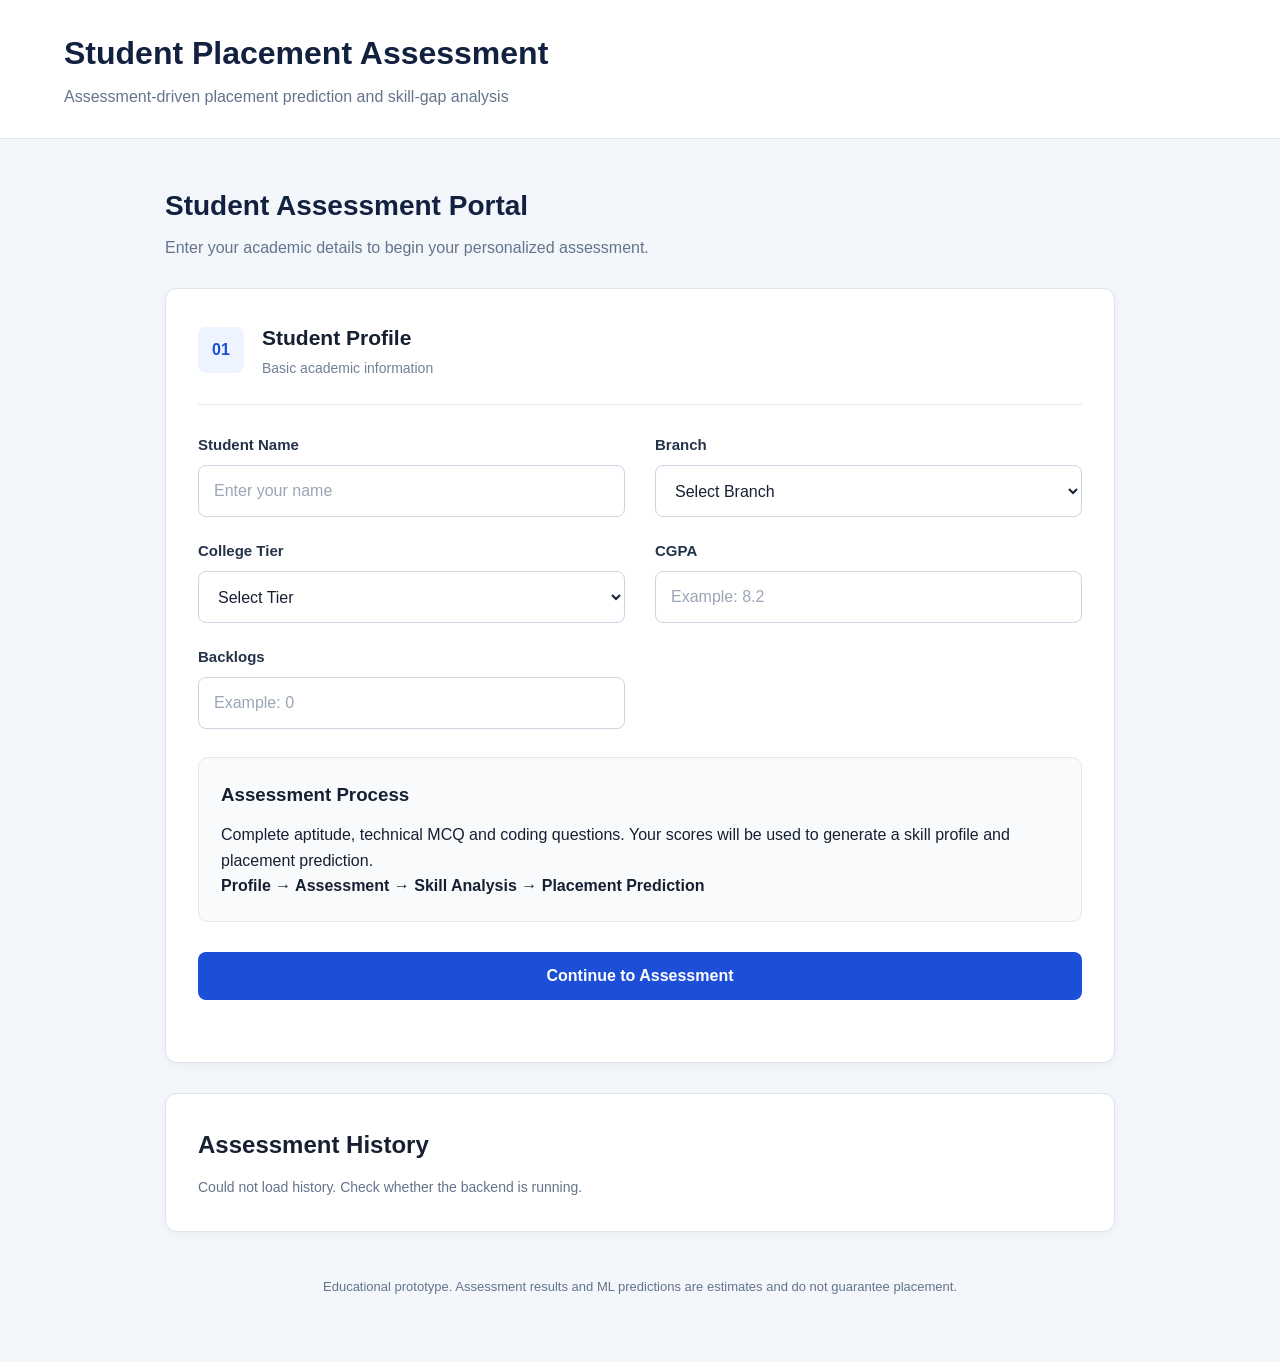
==== commit 5d43697c: "Prepare placement assessment system for GitHub" ====
--- a/frontend/index.html
+++ b/frontend/index.html
@@ -1,42 +1,44 @@
+
 <!DOCTYPE html>
 <html lang="en">
-
 <head>
     <meta charset="UTF-8">
     <meta name="viewport" content="width=device-width, initial-scale=1.0">
-
-    <title>Student Placement Prediction System</title>
-
+    <title>Student Placement Assessment</title>
     <link rel="stylesheet" href="style.css">
 </head>
+<body>
+    <header class="top-header">
+        <div>
+            <h1>Student Placement Assessment</h1>
+            <p>Assessment-driven placement prediction and skill-gap analysis</p>
+        </div>
+    </header>
 
-<body>
+    <main class="container">
+        <section class="intro-section">
+            <h2>Student Assessment Portal</h2>
+            <p>Enter your academic details to begin your personalized assessment.</p>
+        </section>
 
-    <div class="container">
+        <section class="form-card">
+            <div class="section-heading">
+                <span>01</span>
+                <div>
+                    <h2>Student Profile</h2>
+                    <p>Basic academic information</p>
+                </div>
+            </div>
 
-        <!-- Header -->
-        <header class="header">
-            <h1>Student Placement Prediction System</h1>
+            <form id="studentProfileForm">
+                <div class="form-grid">
+                    <div class="form-group">
+                        <label for="student_name">Student Name</label>
+                        <input type="text" id="student_name" placeholder="Enter your name" required>
+                    </div>
 
-            <p>
-                ML-Based Placement Prediction and Personalized Skill-Gap Recommendation
-            </p>
-        </header>
-
-
-        <!-- Student Details -->
-        <section class="card">
-
-            <h2>Enter Student Details</h2>
-
-            <form id="predictionForm">
-
-                <div class="form-grid">
-
-                    <!-- Branch -->
                     <div class="form-group">
                         <label for="branch">Branch</label>
-
                         <select id="branch" required>
                             <option value="">Select Branch</option>
                             <option value="CSE">CSE</option>
@@ -49,11 +51,8 @@
                         </select>
                     </div>
 
-
-                    <!-- College Tier -->
                     <div class="form-group">
                         <label for="college_tier">College Tier</label>
-
                         <select id="college_tier" required>
                             <option value="">Select Tier</option>
                             <option value="Tier-1">Tier-1</option>
@@ -62,318 +61,51 @@
                         </select>
                     </div>
 
-
-                    <!-- CGPA -->
                     <div class="form-group">
                         <label for="cgpa">CGPA</label>
-
-                        <input
-                            type="number"
-                            id="cgpa"
-                            min="0"
-                            max="10"
-                            step="0.01"
-                            placeholder="Example: 8.2"
-                            required
-                        >
+                        <input type="number" id="cgpa" min="0" max="10" step="0.01" placeholder="Example: 8.2" required>
                     </div>
 
-
-                    <!-- Backlogs -->
                     <div class="form-group">
                         <label for="backlogs">Backlogs</label>
-
-                        <input
-                            type="number"
-                            id="backlogs"
-                            min="0"
-                            step="1"
-                            placeholder="Example: 0"
-                            required
-                        >
+                        <input type="number" id="backlogs" min="0" step="1" placeholder="Example: 0" required>
                     </div>
-
-
-                    <!-- Coding -->
-                    <div class="form-group">
-                        <label for="coding_skills">Coding Skills (1-10)</label>
-
-                        <input
-                            type="number"
-                            id="coding_skills"
-                            min="1"
-                            max="10"
-                            step="0.1"
-                            placeholder="Example: 8"
-                            required
-                        >
-                    </div>
-
-
-                    <!-- DSA -->
-                    <div class="form-group">
-                        <label for="dsa_score">DSA Score (1-10)</label>
-
-                        <input
-                            type="number"
-                            id="dsa_score"
-                            min="1"
-                            max="10"
-                            step="0.1"
-                            placeholder="Example: 7"
-                            required
-                        >
-                    </div>
-
-
-                    <!-- Aptitude -->
-                    <div class="form-group">
-                        <label for="aptitude_score">Aptitude Score (20-100)</label>
-
-                        <input
-                            type="number"
-                            id="aptitude_score"
-                            min="20"
-                            max="100"
-                            step="1"
-                            placeholder="Example: 75"
-                            required
-                        >
-                    </div>
-
-
-                    <!-- Communication -->
-                    <div class="form-group">
-                        <label for="communication_skills">
-                            Communication Skills (1-10)
-                        </label>
-
-                        <input
-                            type="number"
-                            id="communication_skills"
-                            min="1"
-                            max="10"
-                            step="0.1"
-                            placeholder="Example: 8"
-                            required
-                        >
-                    </div>
-
-
-                    <!-- ML Knowledge -->
-                    <div class="form-group">
-                        <label for="ml_knowledge">ML Knowledge (0-10)</label>
-
-                        <input
-                            type="number"
-                            id="ml_knowledge"
-                            min="0"
-                            max="10"
-                            step="0.1"
-                            placeholder="Example: 6"
-                            required
-                        >
-                    </div>
-
-
-                    <!-- System Design -->
-                    <div class="form-group">
-                        <label for="system_design">System Design (0-10)</label>
-
-                        <input
-                            type="number"
-                            id="system_design"
-                            min="0"
-                            max="10"
-                            step="0.1"
-                            placeholder="Example: 5"
-                            required
-                        >
-                    </div>
-
-
-                    <!-- Internships -->
-                    <div class="form-group">
-                        <label for="internships">Internships</label>
-
-                        <input
-                            type="number"
-                            id="internships"
-                            min="0"
-                            step="1"
-                            placeholder="Example: 2"
-                            required
-                        >
-                    </div>
-
-
-                    <!-- Projects -->
-                    <div class="form-group">
-                        <label for="projects_count">Projects Count</label>
-
-                        <input
-                            type="number"
-                            id="projects_count"
-                            min="0"
-                            step="1"
-                            placeholder="Example: 3"
-                            required
-                        >
-                    </div>
-
-
-                    <!-- Certifications -->
-                    <div class="form-group">
-                        <label for="certifications">Certifications</label>
-
-                        <input
-                            type="number"
-                            id="certifications"
-                            min="0"
-                            step="1"
-                            placeholder="Example: 3"
-                            required
-                        >
-                    </div>
-
-
-                    <!-- Hackathons -->
-                    <div class="form-group">
-                        <label for="hackathons">Hackathons</label>
-
-                        <input
-                            type="number"
-                            id="hackathons"
-                            min="0"
-                            step="1"
-                            placeholder="Example: 1"
-                            required
-                        >
-                    </div>
-
-
-                    <!-- Open Source -->
-                    <div class="form-group">
-                        <label for="open_source_contributions">
-                            Open Source Contributions
-                        </label>
-
-                        <input
-                            type="number"
-                            id="open_source_contributions"
-                            min="0"
-                            step="1"
-                            placeholder="Example: 1"
-                            required
-                        >
-                    </div>
-
-
-                    <!-- Extracurriculars -->
-                    <div class="form-group">
-                        <label for="extracurriculars">Extracurriculars</label>
-
-                        <input
-                            type="number"
-                            id="extracurriculars"
-                            min="0"
-                            step="1"
-                            placeholder="Example: 2"
-                            required
-                        >
-                    </div>
-
                 </div>
 
-
-                <!-- Buttons -->
-                <div class="button-group">
-
-                    <button type="submit" id="predictButton">
-                        Predict Placement
-                    </button>
-
-                    <button
-                        type="button"
-                        id="resetButton"
-                        class="reset-button"
-                    >
-                        Reset
-                    </button>
-
+                <div class="detail-box" style="margin-top: 28px;">
+                    <h3>Assessment Process</h3>
+                    <p>Complete aptitude, technical MCQ and coding questions. Your scores will be used to generate a skill profile and placement prediction.</p>
+                    <p><strong>Profile → Assessment → Skill Analysis → Placement Prediction</strong></p>
                 </div>
 
+                <div class="action-section">
+                    <button type="submit" class="predict-button" id="startAssessmentButton">
+                        Continue to Assessment
+                    </button>
+                </div>
             </form>
-
         </section>
 
-
-        <!-- Result Section -->
-        <section id="resultSection" class="card result-card hidden">
-
-            <h2>Prediction Result</h2>
-
-            <div id="statusResult"></div>
-
-
-            <!-- Probability -->
-            <div class="probability-box">
-
-                <h3>Estimated Placement Probability</h3>
-
-                <div id="probability">--%</div>
-
-                <div class="progress-container">
-                    <div
-                        id="probabilityBar"
-                        class="progress-bar"
-                    ></div>
-                </div>
-
-                <p id="probabilityMessage">
-                    Enter your details and predict your placement.
-                </p>
-
-            </div>
-
-
-            <!-- Skill Gap -->
-            <div class="skill-section">
-
-                <h3>Skill Gap Analysis</h3>
-
-                <p id="skillSummary"></p>
-
-                <div id="skillGaps"></div>
-
-            </div>
-
-
-            <button
-                type="button"
-                id="resultResetButton"
-                class="reset-button"
-            >
-                Analyze Another Profile
-            </button>
-
+        <section id="profileMessage" class="result-card hidden">
+            <h3>Profile saved successfully</h3>
+            <p>Opening your assessment...</p>
         </section>
 
+        <section id="assessmentHistorySection" class="form-card">
+            <div class="section-heading">
+                <span>02</span>
+                <div>
+                    <h2>Assessment History</h2>
+                    <p>Your previously saved assessment results</p>
+                </div>
+            </div>
+        </section>
 
-        <!-- Footer -->
-        <footer class="footer">
+        <p class="footer-note">
+            Educational prototype. Assessment results and ML predictions are estimates and do not guarantee placement.
+        </p>
+    </main>
 
-            <p>
-                Educational Domain. Predictions are estimates only and do not guarantee placement.
-            </p>
-
-        </footer>
-
-    </div>
-
-
-    <script src="script.js?v=5"></script>
-
+    <script src="script.js?v=4"></script>
 </body>
-
-</html>+</html>
--- a/frontend/style.css
+++ b/frontend/style.css
@@ -1,76 +1,125 @@
-/* ================================
-   General
-================================ */
-
 * {
-    box-sizing: border-box;
     margin: 0;
     padding: 0;
+    box-sizing: border-box;
 }
 
 body {
     font-family: Arial, Helvetica, sans-serif;
-    background: #f4f6f8;
-    color: #222;
+    background: #f3f6fa;
+    color: #172033;
     line-height: 1.6;
+}
+
+.top-header {
+    background: white;
+    border-bottom: 1px solid #dfe5ec;
+    padding: 28px 5%;
+    display: flex;
+    justify-content: space-between;
+    align-items: center;
+    gap: 25px;
+}
+
+.top-header h1 {
+    font-size: 32px;
+    color: #12213f;
+    margin-bottom: 5px;
+}
+
+.top-header p {
+    color: #64748b;
+    font-size: 16px;
+}
+
+.header-buttons {
+    flex-shrink: 0;
+}
+
+.assessment-button {
+    display: inline-block;
+    padding: 13px 20px;
+    background: #1d4ed8;
+    color: white;
+    text-decoration: none;
+    border-radius: 8px;
+    font-weight: 600;
+    transition: 0.2s;
+}
+
+.assessment-button:hover {
+    background: #163da8;
+    transform: translateY(-1px);
 }
 
 .container {
     width: 90%;
-    max-width: 1100px;
-    margin: auto;
-    padding: 40px 0;
-}
-
-
-/* ================================
-   Header
-================================ */
-
-.header {
-    text-align: center;
-    margin-bottom: 30px;
-}
-
-.header h1 {
-    font-size: 32px;
-    color: #1f2937;
-    margin-bottom: 10px;
-}
-
-.header p {
-    color: #666;
+    max-width: 950px;
+    margin: 0 auto;
+    padding: 45px 0;
+}
+
+.intro-section {
+    margin-bottom: 28px;
+}
+
+.intro-section h2 {
+    font-size: 28px;
+    color: #12213f;
+    margin-bottom: 6px;
+}
+
+.intro-section p {
+    color: #64748b;
     font-size: 16px;
 }
 
-
-/* ================================
-   Cards
-================================ */
-
-.card {
-    background: #ffffff;
-    border: 1px solid #dcdfe3;
-    border-radius: 8px;
-    padding: 30px;
+.form-card {
+    background: white;
+    border: 1px solid #dce3eb;
+    border-radius: 12px;
+    padding: 32px;
     margin-bottom: 25px;
-}
-
-.card h2 {
-    font-size: 24px;
-    color: #1f2937;
-    margin-bottom: 25px;
-}
-
-
-/* ================================
-   Form
-================================ */
+    box-shadow: 0 3px 10px rgba(15, 23, 42, 0.04);
+}
+
+.section-heading {
+    display: flex;
+    align-items: center;
+    gap: 18px;
+    padding-bottom: 25px;
+    margin-bottom: 28px;
+    border-bottom: 1px solid #e5eaf0;
+}
+
+.section-heading > span {
+    width: 46px;
+    height: 46px;
+    border-radius: 8px;
+    background: #edf3ff;
+    color: #1d4ed8;
+    display: flex;
+    align-items: center;
+    justify-content: center;
+    font-weight: 700;
+    font-size: 16px;
+}
+
+.section-heading h2 {
+    color: #172033;
+    font-size: 21px;
+    margin-bottom: 2px;
+}
+
+.section-heading p {
+    color: #718096;
+    font-size: 14px;
+}
 
 .form-grid {
     display: grid;
-    grid-template-columns: repeat(2, 1fr);
-    gap: 20px;
+    grid-template-columns: 1fr 1fr;
+    gap: 22px 30px;
 }
 
 .form-group {
@@ -79,304 +128,350 @@
 }
 
 .form-group label {
-    font-size: 14px;
-    font-weight: 600;
-    margin-bottom: 7px;
-    color: #374151;
+    color: #24324a;
+    font-weight: 600;
+    margin-bottom: 8px;
+    font-size: 15px;
+}
+
+.form-group label small {
+    float: right;
+    color: #718096;
+    font-weight: 400;
+    font-size: 13px;
 }
 
 .form-group input,
 .form-group select {
     width: 100%;
-    padding: 11px 12px;
-    border: 1px solid #cfd4da;
-    border-radius: 5px;
-    background: #ffffff;
-    font-size: 15px;
-    color: #222;
+    height: 52px;
+    padding: 0 15px;
+    border: 1px solid #cbd5e1;
+    border-radius: 8px;
+    background: white;
+    color: #172033;
+    font-size: 16px;
     outline: none;
+    transition: 0.2s;
+}
+
+.form-group input::placeholder {
+    color: #9aa5b5;
 }
 
 .form-group input:focus,
 .form-group select:focus {
     border-color: #2563eb;
-}
-
-
-/* ================================
-   Buttons
-================================ */
-
-.button-group {
-    margin-top: 25px;
-    display: flex;
-    gap: 12px;
-}
-
-#predictButton,
+    box-shadow: 0 0 0 3px rgba(37, 99, 235, 0.1);
+}
+
+.action-section {
+    display: flex;
+    gap: 15px;
+    margin: 30px 0;
+}
+
+.predict-button,
 .reset-button {
-    padding: 12px 20px;
-    border-radius: 5px;
-    font-size: 15px;
+    border: none;
+    border-radius: 8px;
+    padding: 15px 25px;
+    font-size: 16px;
     font-weight: 600;
     cursor: pointer;
-}
-
-#predictButton {
+    transition: 0.2s;
+}
+
+.predict-button {
     flex: 1;
-    border: none;
-    background: #2563eb;
+    background: #1d4ed8;
     color: white;
 }
 
-#predictButton:hover {
-    background: #1d4ed8;
-}
-
-#predictButton:disabled {
-    background: #9ca3af;
-    cursor: not-allowed;
+.predict-button:hover {
+    background: #163da8;
 }
 
 .reset-button {
-    border: 1px solid #2563eb;
-    background: white;
-    color: #2563eb;
+    background: white;
+    color: #334155;
+    border: 1px solid #cbd5e1;
 }
 
 .reset-button:hover {
-    background: #eff6ff;
-}
-
-
-/* ================================
-   Results
-================================ */
+    background: #f8fafc;
+}
 
 .hidden {
     display: none;
 }
 
+.result-section {
+    margin-top: 30px;
+}
+
 .result-card {
+    background: white;
+    border: 1px solid #dce3eb;
+    border-radius: 12px;
+    padding: 32px;
+    box-shadow: 0 3px 10px rgba(15, 23, 42, 0.04);
+}
+
+.result-card > h2 {
+    font-size: 25px;
+    margin-bottom: 20px;
+    color: #12213f;
+}
+
+.prediction-status {
+    padding: 18px;
+    border-radius: 8px;
+    background: #edf3ff;
+    color: #1d4ed8;
+    font-size: 21px;
+    font-weight: 700;
     text-align: center;
-}
-
-#statusResult {
-    margin-bottom: 25px;
-}
-
-.status {
-    display: inline-block;
-    padding: 10px 18px;
-    border-radius: 5px;
-    font-size: 18px;
-    font-weight: 600;
-}
-
-.status.placed {
-    background: #dcfce7;
-    color: #166534;
-    border: 1px solid #bbf7d0;
-}
-
-.status.not-placed {
-    background: #fee2e2;
-    color: #991b1b;
-    border: 1px solid #fecaca;
-}
-
-
-/* ================================
-   Probability
-================================ */
+    margin-bottom: 20px;
+}
 
 .probability-box {
     background: #f8fafc;
     border: 1px solid #e2e8f0;
-    border-radius: 7px;
+    border-radius: 10px;
     padding: 25px;
+    text-align: center;
     margin-bottom: 25px;
 }
 
-.probability-box h3 {
-    color: #374151;
-    margin-bottom: 10px;
-}
-
-#probability {
-    font-size: 40px;
-    font-weight: 700;
-    color: #2563eb;
-}
-
-.progress-container {
-    width: 100%;
-    height: 16px;
-    background: #e5e7eb;
-    border-radius: 8px;
-    overflow: hidden;
-    margin-top: 15px;
-}
-
-.progress-bar {
-    width: 0%;
-    height: 100%;
-    background: #2563eb;
-    border-radius: 8px;
-}
-
-#probabilityMessage {
-    margin-top: 12px;
-    color: #666;
-    font-size: 14px;
-}
-
-
-/* ================================
-   Skill Gap
-================================ */
-
-.skill-section {
-    text-align: left;
-}
-
-.skill-section h3 {
-    color: #1f2937;
-    margin-bottom: 10px;
-}
-
-#skillSummary {
-    color: #555;
-    margin-bottom: 18px;
-}
-
-.skill-item {
-    background: #ffffff;
-    border: 1px solid #dfe3e8;
-    border-left: 4px solid #2563eb;
-    border-radius: 5px;
-    padding: 18px;
-    margin-bottom: 15px;
-}
-
-.skill-item h4 {
-    color: #1f2937;
-    font-size: 17px;
-    margin-bottom: 10px;
-}
-
-.skill-item p {
-    margin: 6px 0;
-    color: #444;
-}
-
-.skill-item strong {
-    color: #222;
-}
-
-.skill-item p:last-child {
-    background: #f3f4f6;
-    padding: 10px;
-    border-radius: 4px;
-    margin-top: 12px;
-}
-
-
-/* ================================
-   Score Bars
-================================ */
-
-.score-bar-container {
-    width: 100%;
-    height: 9px;
-    background: #e5e7eb;
-    border-radius: 5px;
-    overflow: hidden;
-    margin: 7px 0 13px;
-}
-
-.score-bar {
-    height: 100%;
-    border-radius: 5px;
-}
-
-.student-score-bar {
-    background: #2563eb;
-}
-
-.baseline-score-bar {
-    background: #6b7280;
-}
-
-
-/* ================================
-   No Skill Gap
-================================ */
-
-.no-gap {
-    background: #f0fdf4;
-    border: 1px solid #bbf7d0;
-    border-left: 4px solid #16a34a;
-    padding: 15px;
-    border-radius: 5px;
-    color: #166534;
-}
-
-
-/* ================================
-   Result Reset
-================================ */
-
-#resultResetButton {
-    margin-top: 20px;
-    width: 100%;
-}
-
-
-/* ================================
-   Footer
-================================ */
-
-.footer {
+.probability-box span {
+    display: block;
+    color: #64748b;
+    margin-bottom: 5px;
+}
+
+.probability-box strong {
+    display: block;
+    color: #1d4ed8;
+    font-size: 38px;
+}
+
+.result-details {
+    display: grid;
+    grid-template-columns: 1fr 1fr;
+    gap: 20px;
+}
+
+.detail-box {
+    background: #f8fafc;
+    border: 1px solid #e2e8f0;
+    border-radius: 10px;
+    padding: 22px;
+}
+
+.detail-box h3 {
+    color: #172033;
+    margin-bottom: 12px;
+}
+
+.assessment-card {
+    margin-top: 30px;
+    padding: 28px;
+    background: white;
+    border: 1px solid #dce3eb;
+    border-radius: 12px;
+    display: flex;
+    align-items: center;
+    justify-content: space-between;
+    gap: 20px;
+}
+
+.assessment-card h2 {
+    color: #12213f;
+    margin-bottom: 5px;
+}
+
+.assessment-card p {
+    color: #64748b;
+}
+
+.assessment-large-button {
+    display: inline-block;
+    padding: 14px 22px;
+    background: #1d4ed8;
+    color: white;
+    text-decoration: none;
+    border-radius: 8px;
+    font-weight: 600;
+    white-space: nowrap;
+}
+
+.assessment-large-button:hover {
+    background: #163da8;
+}
+
+footer {
+    background: #12213f;
+    color: #cbd5e1;
     text-align: center;
-    color: #666;
+    padding: 25px;
+    margin-top: 30px;
+}
+
+footer p:first-child {
+    font-weight: 600;
+    margin-bottom: 4px;
+}
+
+footer p:last-child {
     font-size: 13px;
-    padding: 5px 0 20px;
-}
-
-
-/* ================================
-   Responsive Design
-================================ */
-
-@media (max-width: 700px) {
+    color: #94a3b8;
+}
+
+@media (max-width: 750px) {
+
+    .top-header {
+        flex-direction: column;
+        align-items: flex-start;
+    }
+
+    .top-header h1 {
+        font-size: 26px;
+    }
+
+    .form-grid {
+        grid-template-columns: 1fr;
+    }
+
+    .result-details {
+        grid-template-columns: 1fr;
+    }
+
+    .assessment-card {
+        flex-direction: column;
+        align-items: flex-start;
+    }
+
+    .action-section {
+        flex-direction: column;
+    }
+}
+
+@media (max-width: 500px) {
 
     .container {
         width: 94%;
-        padding: 25px 0;
-    }
-
-    .header h1 {
-        font-size: 25px;
-    }
-
-    .header p {
-        font-size: 14px;
-    }
-
-    .card {
-        padding: 20px;
-    }
-
-    .form-grid {
-        grid-template-columns: 1fr;
-    }
-
-    .button-group {
-        flex-direction: column;
-    }
-
-    #probability {
-        font-size: 34px;
-    }
+        padding: 30px 0;
+    }
+
+    .form-card,
+    .result-card {
+        padding: 22px;
+    }
+
+    .top-header {
+        padding: 22px 4%;
+    }
+
+    .top-header h1 {
+        font-size: 23px;
+    }
+
+    .section-heading {
+        gap: 12px;
+    }
+}
+
+
+.footer-note {
+    color: #64748b;
+    font-size: 13px;
+    text-align: center;
+    padding: 20px 0;
+}
+
+#assessmentHistorySection {
+    overflow: hidden;
+}
+
+#assessmentHistorySection table {
+    width: 100%;
+    border-collapse: collapse;
+    margin-top: 20px;
+    font-size: 14px;
+}
+
+#assessmentHistorySection th,
+#assessmentHistorySection td {
+    padding: 13px 12px;
+    border-bottom: 1px solid #e5eaf0;
+    text-align: left;
+    white-space: nowrap;
+}
+
+#assessmentHistorySection th {
+    background: #f1f5f9;
+    color: #334155;
+    font-weight: 600;
+}
+
+#assessmentHistorySection td {
+    color: #475569;
+}
+
+#assessmentHistorySection p {
+    color: #64748b;
+}
+
+#assessmentHistorySection {
+    margin-top: 30px;
+}
+
+#assessmentHistorySection > p {
+    margin-top: 12px;
+    font-size: 14px;
+}
+
+#assessmentHistorySection > div {
+    overflow-x: auto;
+    border: 1px solid #e2e8f0;
+    border-radius: 8px;
+    margin-top: 18px;
+}
+
+#assessmentHistorySection table {
+    min-width: 1050px;
+    margin: 0;
+}
+
+#assessmentHistorySection th {
+    background: #f1f5f9;
+    font-size: 13px;
+}
+
+#assessmentHistorySection td {
+    font-size: 13px;
+}
+
+#assessmentHistorySection tbody tr:hover {
+    background: #f8fafc;
+}
+
+#assessmentHistorySection tbody tr:last-child td {
+    border-bottom: none;
+}
+
+@media (max-width: 750px) {
+    #assessmentHistorySection {
+        padding: 22px;
+    }
+}
+.prediction-label {
+    display: inline-block;
+    padding: 5px 9px;
+    border-radius: 5px;
+    background: #edf3ff;
+    color: #1d4ed8;
+    font-weight: 600;
+    font-size: 12px;
 }
